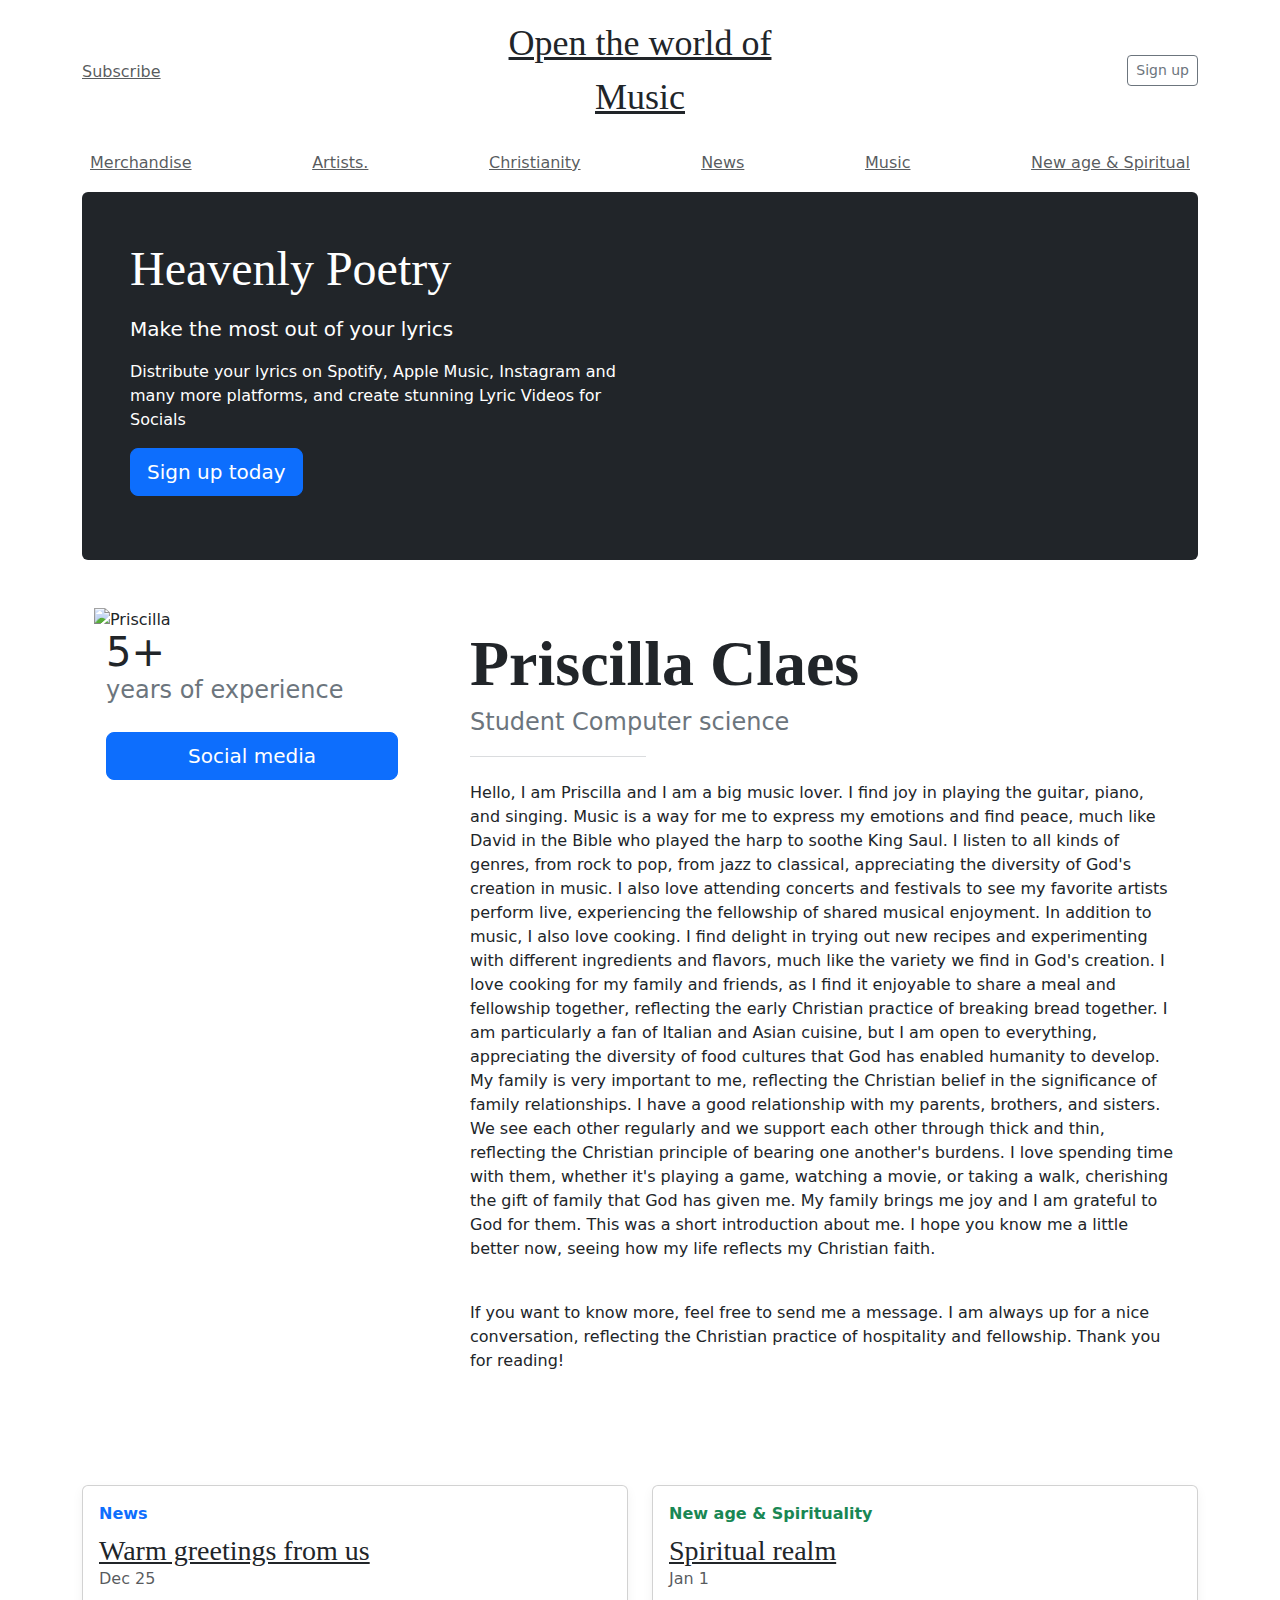
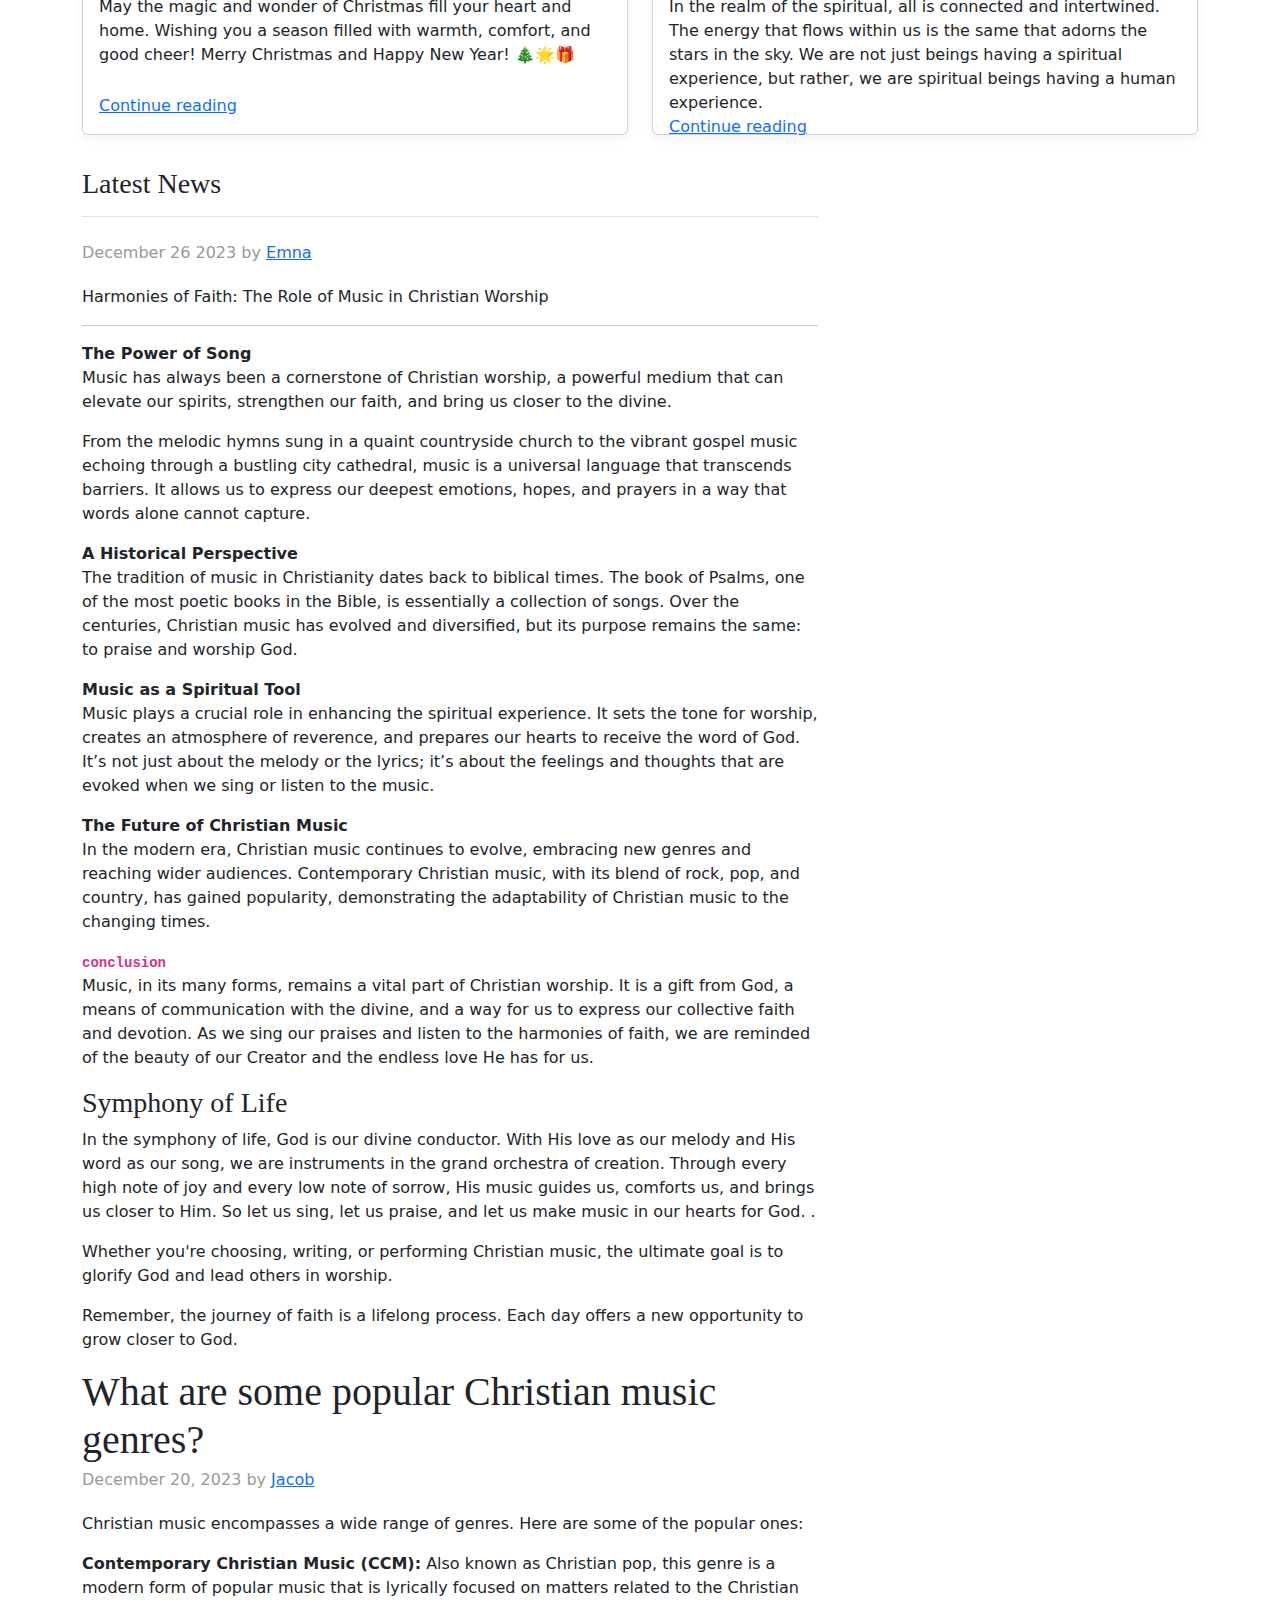
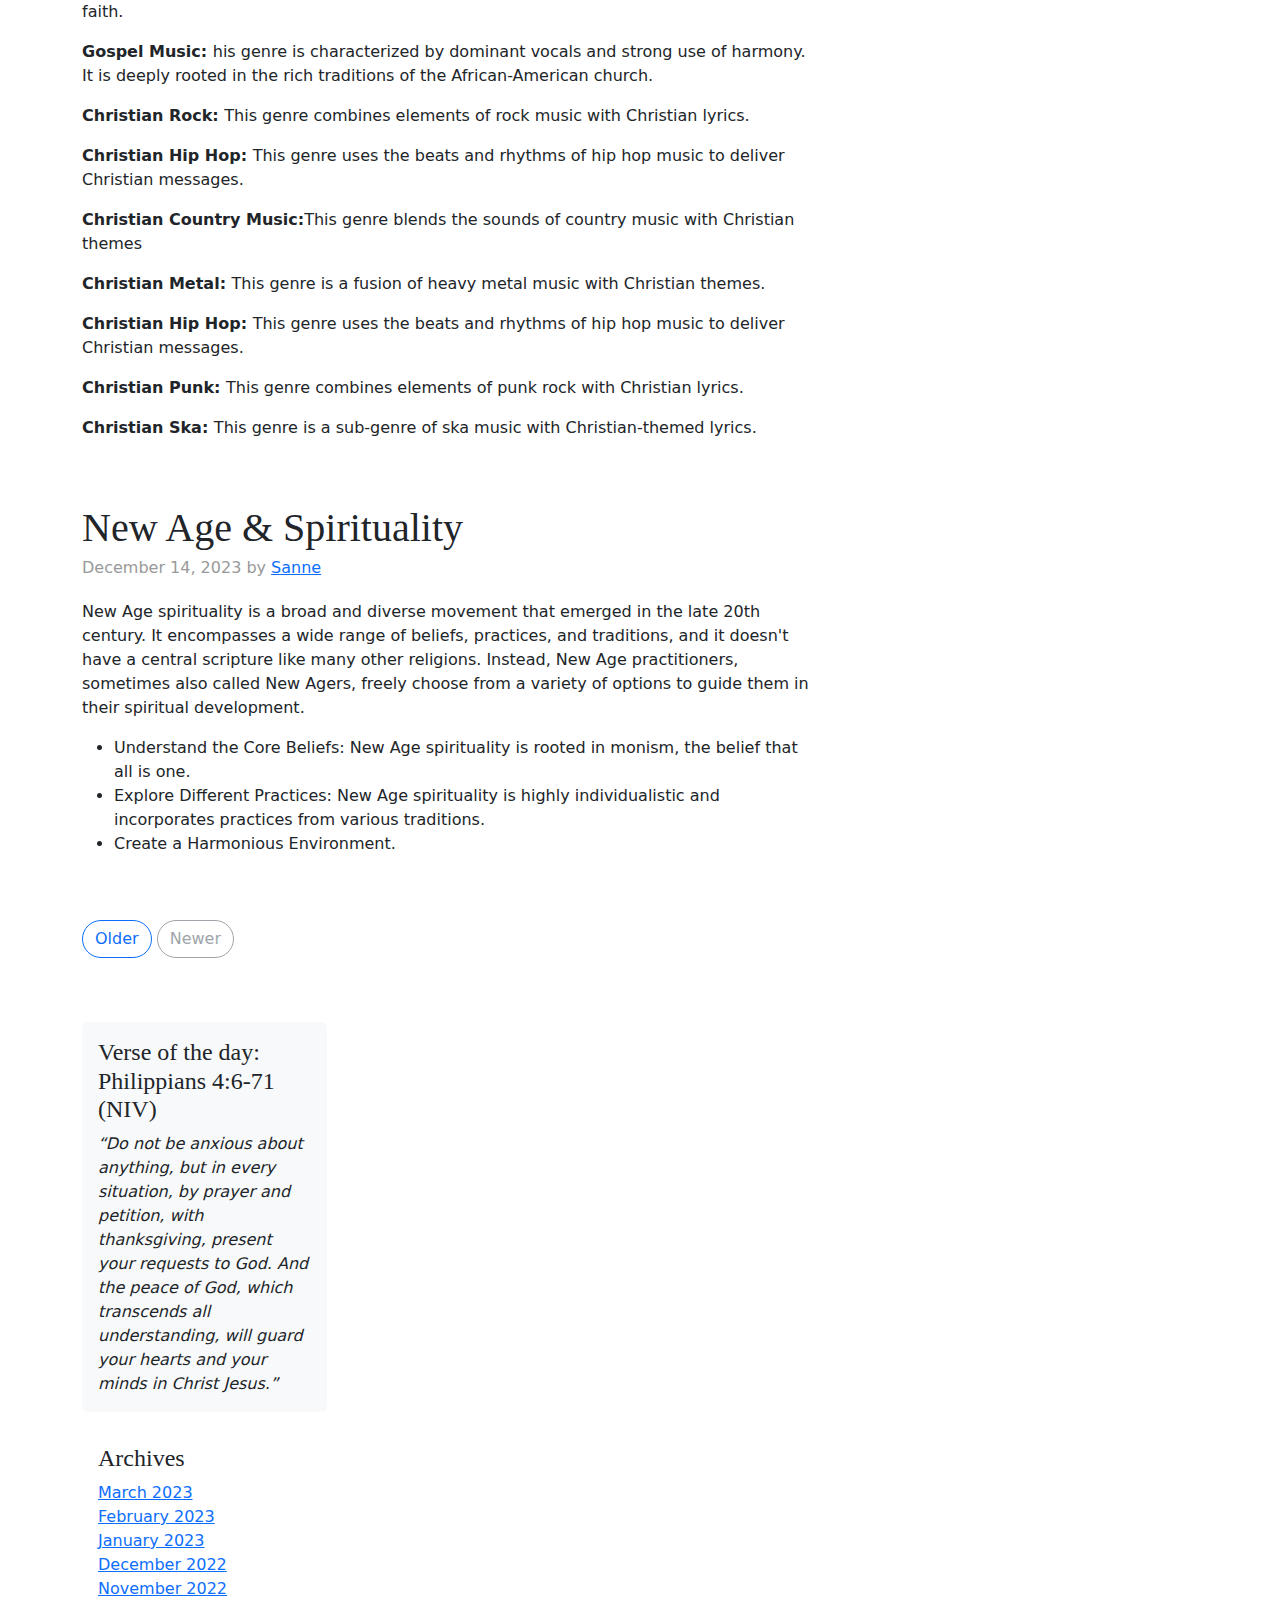
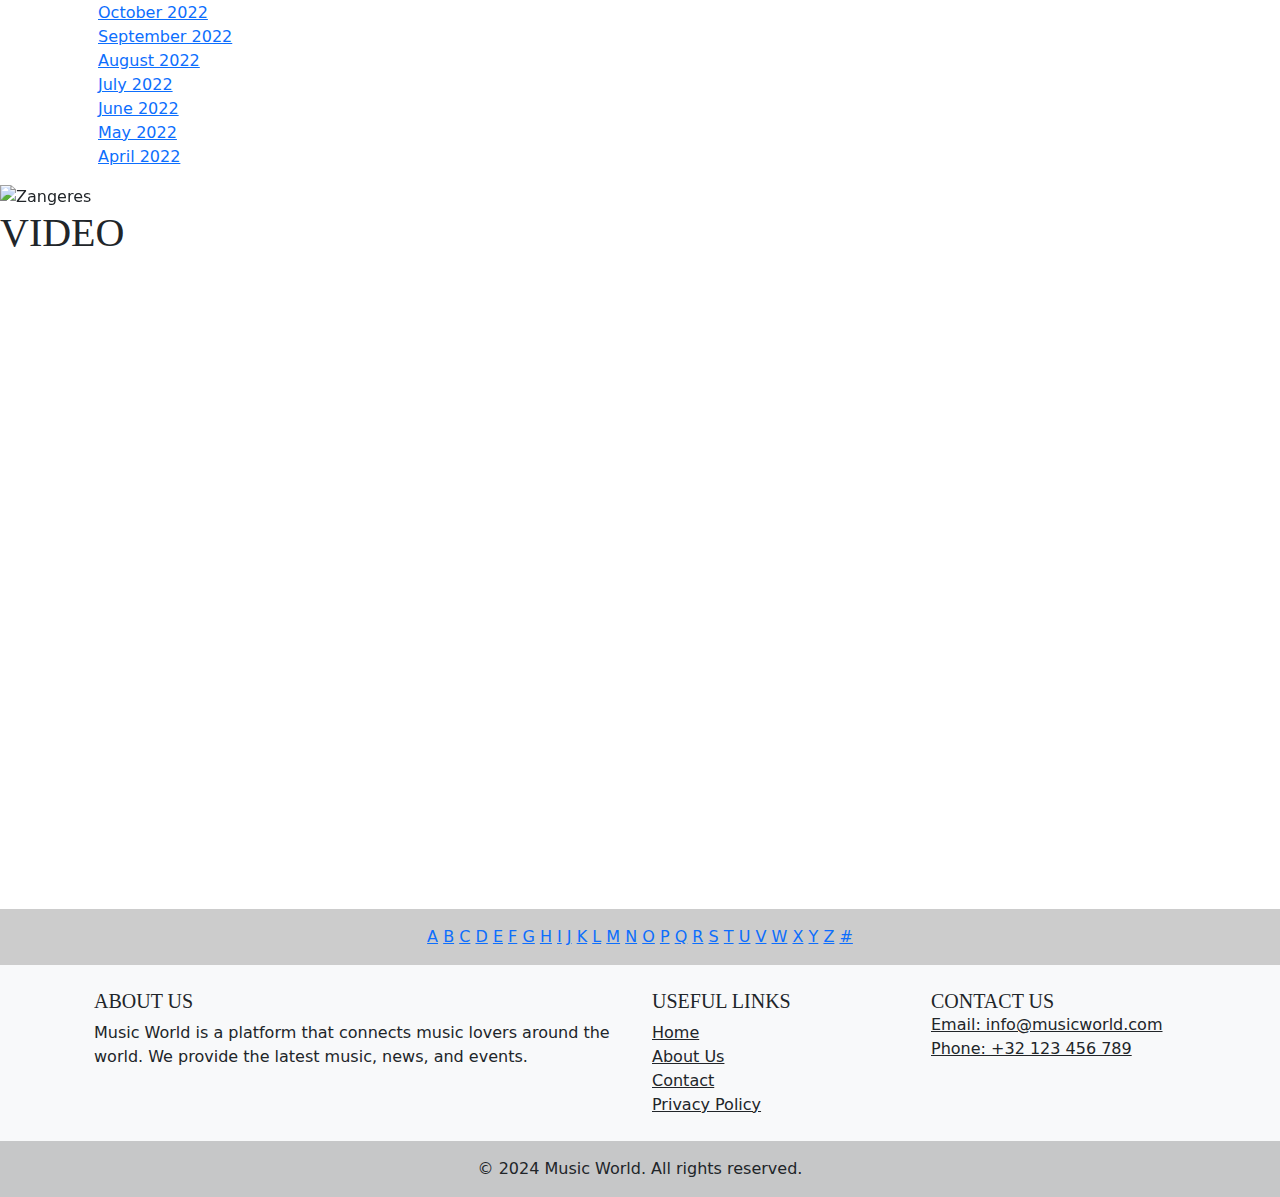
==== index.html @ ef13b16b "/" ====
<!DOCTYPE html>
<html lang="nl-BE">
<head>
  <title>Music World - Music charts,News,Photos,Video</title>
  <meta charset="utf-8">
  <meta name="viewport" content="width=device-width, initial-scale=1">
  <link href="https://cdn.jsdelivr.net/npm/bootstrap@5.3.2/dist/css/bootstrap.min.css" rel="stylesheet">
  <script src="https://cdn.jsdelivr.net/npm/bootstrap@5.3.2/dist/js/bootstrap.bundle.min.js"></script>
  <link rel="stylesheet" href="style.css">
  </head>

  <body>
  
    <div class="container">
      <header class="verwelkoming-header py-3">
        <div class="row flex-nowrap justify-content-between align-items-center">
          <div class="col-4 pt-1">
            <a class="text-muted" href="#">Subscribe</a>
          </div>
          <div class="col-4 text-center">
            <a class="header-logo text-dark" href="#">Open the world of Music</a>
          </div>
          <div class="col-4 d-flex justify-content-end align-items-center"> <a class="text-muted" href="#"> <a class="text-muted" href="#">
            <a class="btn btn-sm btn-outline-secondary" href="#">Sign up</a>
          </div>
        </div>
      </header>

      <div class="nav-scroller py-1 mb-2">
        <nav class="nav d-flex justify-content-between">
          <a class="p-2 text-muted" href="#">Merchandise</a>
          <a class="p-2 text-muted" href="#">Artists.</a>
          <a class="p-2 text-muted" href="#">Christianity</a>
          <a class="p-2 text-muted" href="#">News</a>
          <a class="p-2 text-muted" href="#">Music</a>
          <a class="p-2 text-muted" href="#">New age & Spiritual </a></nav>
      </div>

      <div class="jumbotron p-3 p-md-5 text-white rounded bg-dark">
        <div class="col-md-6 px-0">
          <h1 class="display-4 text-left">Heavenly Poetry</Head></h1>
          <p class="lead my-3">Make the most out of your lyrics</h1>
          <p>Distribute your lyrics on Spotify, Apple Music, Instagram and many more platforms, and create stunning Lyric Videos for Socials</p>
        <p><a class="btn btn-lg btn-primary" href="#" role="button">Sign up today</a></p>
      </div>
      </div>

      <section class="py-3 py-md-5">
        <div class="container mb-4 mb-md-5">
          <div class="row justify-content-md-center">
            <img src="Afbeeldingen/Priscilla.jpg" alt="Priscilla ">
            </div>
            <div class="container overflow-hidden">
              <div class="row gy-2 gy-md-0 justify-content-xxl-center">
                <div class="col-12 order-md-1 col-md-8 col-xxl-6">
                  <div class="text-center text-md-start">
                    <h3 class="display-3 fw-bold lh-1">Priscilla Claes </h3>
                    <p class="text-secondary fs-4 mb-2">Student Computer science</p>
                    <hr class="w-25 mx-auto ms-md-0 mb-4 text-secondary">
                    <p>Hello, I am Priscilla and I am a big music lover. I find joy in playing the guitar, piano, and singing. Music is a way for me to express my emotions and find peace, much like David in the Bible who played the harp to soothe King Saul. I listen to all kinds of genres, from rock to pop, from jazz to classical, appreciating the diversity of God's creation in music. I also love attending concerts and festivals to see my favorite artists perform live, experiencing the fellowship of shared musical enjoyment.
                      In addition to music, I also love cooking. I find delight in trying out new recipes and experimenting with different ingredients and flavors, much like the variety we find in God's creation. I love cooking for my family and friends, as I find it enjoyable to share a meal and fellowship together, reflecting the early Christian practice of breaking bread together. I am particularly a fan of Italian and Asian cuisine, but I am open to everything, appreciating the diversity of food cultures that God has enabled humanity to develop.
                      My family is very important to me, reflecting the Christian belief in the significance of family relationships. I have a good relationship with my parents, brothers, and sisters. We see each other regularly and we support each other through thick and thin, reflecting the Christian principle of bearing one another's burdens. I love spending time with them, whether it's playing a game, watching a movie, or taking a walk, cherishing the gift of family that God has given me. My family brings me joy and I am grateful to God for them.
                      This was a short introduction about me. I hope you know me a little better now, seeing how my life reflects my Christian faith.</p>
                      <br>
                      <p> If you want to know more, feel free to send me a message. I am always up for a nice conversation, reflecting the Christian practice of hospitality and fellowship. Thank you for reading!</p>
                  </div>
                </div>
                <div class="col-12 order-md-0 col-md-4 col-xxl-4">
                  <div class="text-center text-md-start me-md-3 me-xl-5">
                    <p class="mb-4">
                      <span class="d-block display-6 lh-1">5+</span>
                      <span class="fs-4 text-secondary">years of experience</span>
                    </p>
                    <div class="d-grid">
                      <button class="btn btn-primary btn-lg" type="button">Social media </button>
                    </div>
                  </div>
                </div>
              </div>
            </div>
          </section>

      <div class="row mb-2">
        <div class="col-md-6">
  
          <div class="card flex-md-row mb-4 box-shadow h-md-250">
            <div class="card-body d-flex flex-column align-items-start">
              <strong class="d-inline-block mb-2 text-primary">News</strong>
              <h3 class="mb-0">
                <a class="text-dark" href="#">Warm greetings from us</a>
              </h3>
              <div class="mb-1 text-muted">Dec 25</div>
              <p class="card-text mb-auto">
                May the magic and wonder of Christmas fill your heart and home.
                Wishing you a season filled with warmth, comfort, and good cheer!
                Merry Christmas and Happy New Year!
                🎄🌟🎁
                </p>
              <a href="#">Continue reading</a>
            </div>
          </div>
        </div>
        <div class="col-md-6">
          <div class="card flex-md-row mb-4 box-shadow h-md-250">
            <div class="card-body d-flex flex-column align-items-start">
              <strong class="d-inline-block mb-2 text-success">New age & Spirituality</strong>
              <h3 class="mb-0">
                <a class="text-dark" href="#">Spiritual realm</a>
              </h3>
              <div class="mb-1 text-muted">Jan 1</div>
              <p class="card-text mb-auto">In the realm of the spiritual, all is connected and intertwined. 
                The energy that flows within us is the same that adorns the stars in the sky.
                We are not just beings having a spiritual experience, but rather, we are spiritual beings having a human experience.</p>
              <a href="#">Continue reading</a>
            </div>
          </div>
        </div>
      </div>
    </div>

    <main role="main" class="container">
      <div class="row">
        <div class="col-md-8 blog-main">
          <h3 class="pb-3 mb-4 font-italic border-bottom">Latest News</h3>
          <div class="blog-post">
            <p class="blog-post-meta">December 26 2023 by <a href="#">Emna</a></p>

            <p>Harmonies of Faith: The Role of Music in Christian Worship</p>
            <hr>
            <strong>The Power of Song</strong>
            <p>Music has always been a cornerstone of Christian worship, a powerful medium that can elevate our spirits, strengthen our faith, and bring us closer to the divine.</p>
            <blockquote>
              <p>From the melodic hymns sung in a quaint countryside church to the vibrant gospel music echoing through a bustling city cathedral, music is a universal language that transcends barriers. It allows us to express our deepest emotions, hopes, and prayers in a way that words alone cannot capture.</p>
            </blockquote>
            <strong>A Historical Perspective</strong>
            <p>The tradition of music in Christianity dates back to biblical times. The book of Psalms, one of the most poetic books in the Bible, is essentially a collection of songs. Over the centuries, Christian music has evolved and diversified, but its purpose remains the same: to praise and worship God.</p>
          <strong>Music as a Spiritual Tool</strong>
            <p>Music plays a crucial role in enhancing the spiritual experience. It sets the tone for worship, creates an atmosphere of reverence, and prepares our hearts to receive the word of God. It’s not just about the melody or the lyrics; it’s about the feelings and thoughts that are evoked when we sing or listen to the music.</p>
           <strong>The Future of Christian Music</strong>
            <p>In the modern era, Christian music continues to evolve, embracing new genres and reaching wider audiences. Contemporary Christian music, with its blend of rock, pop, and country, has gained popularity, demonstrating the adaptability of Christian music to the changing times.</p>
            <strong><code>conclusion</code></strong>
            <p>Music, in its many forms, remains a vital part of Christian worship. It is a gift from God, a means of communication with the divine, and a way for us to express our collective faith and devotion. As we sing our praises and listen to the harmonies of faith, we are reminded of the beauty of our Creator and the endless love He has for us.</p>
            <h3>Symphony of Life</h3>
            <p>In the symphony of life, God is our divine conductor. 
              With His love as our melody and His word as our song, 
              we are instruments in the grand orchestra of creation. 
              Through every high note of joy and every low note of sorrow, 
              His music guides us, comforts us, and brings us closer to Him. 
              So let us sing, let us praise, and let us make music in our hearts for God.
              .</p>
            <p>Whether you're choosing, writing, or performing Christian music, the ultimate goal is to glorify God and lead others in worship.</p>
            <blockquote>
            <p>Remember, the journey of faith is a lifelong process. Each day offers a new opportunity to grow closer to God.</p>
            </blockquote>

          <div class="blog-post">
            <h2 class="blog-post-title">What are some popular Christian music genres?</h2>
            <p class="blog-post-meta">December 20, 2023 by <a href="#">Jacob</a></p>
            <p>Christian music encompasses a wide range of genres. Here are some of the popular ones: </p>
            <blockquote>
              <p><strong>Contemporary Christian Music (CCM):</strong> Also known as Christian pop, this genre is a modern form of popular music that is lyrically focused on matters related to the Christian faith. </p>
            </blockquote>
            <p><strong>Gospel Music: </strong> his genre is characterized by dominant vocals and strong use of harmony. It is deeply rooted in the rich traditions of the African-American church.</p>
            <blockquote>
              <p><strong>Christian Rock: </strong>This genre combines elements of rock music with Christian lyrics.</p>
          </blockquote>
            <p><strong>Christian Hip Hop: </strong>This genre uses the beats and rhythms of hip hop music to deliver Christian messages.</p>
          <blockquote>
            <p><strong>Christian Country Music:</strong>This genre blends the sounds of country music with Christian themes</p>
          </blockquote>
          <p><strong>Christian Metal: </strong>This genre is a fusion of heavy metal music with Christian themes. </p>
          <p><strong>Christian Hip Hop: </strong>This genre uses the beats and rhythms of hip hop music to deliver Christian messages.</p>
          <blockquote>
            <p><strong>Christian Punk: </strong> This genre combines elements of punk rock with Christian lyrics. </p>
          </blockquote>
          <p><strong>Christian Ska: </strong>This genre is a sub-genre of ska music with Christian-themed lyrics. </p>
        </div>

          <div class="blog-post">
            <h2 class="blog-post-title">New Age & Spirituality</h2>
            <p class="blog-post-meta">December 14, 2023 by <a href="#">Sanne</a></p>

            <p>New Age spirituality is a broad and diverse movement that emerged in the late 20th century. It encompasses a wide range of beliefs, practices, and traditions, and it doesn't have a central scripture like many other religions. Instead, New Age practitioners, sometimes also called New Agers, freely choose from a variety of options to guide them in their spiritual development.</p>
            <ul>
              <li>Understand the Core Beliefs: New Age spirituality is rooted in monism, the belief that all is one.</li>
              <li>Explore Different Practices: New Age spirituality is highly individualistic and incorporates practices from various traditions.</li>
              <li>Create a Harmonious Environment.</li>
            </ul>
            </div>

          <nav class="blog-pagination">
            <a class="btn btn-outline-primary" href="#">Older</a>
            <a class="btn btn-outline-secondary disabled" href="#">Newer</a>
          </nav>
        </div>

        <aside class="col-md-4 blog-sidebar">
          <div class="p-3 mb-3 bg-light rounded">
            <h4 class="font-italic">Verse of the day: Philippians 4:6-71 (NIV) </h4>
            <p class="mb-0"><em>“Do not be anxious about anything, but in every situation, by prayer and petition, with thanksgiving, present your requests to God. And the peace of God, which transcends all understanding, will guard your hearts and your minds in Christ Jesus.”</em></p>
          </div>

          <div class="p-3">
            <h4 class=>Archives</h4>
            <ol class="list-unstyled mb-0">
              <li><a href="#">March 2023</a></li>
              <li><a href="#">February 2023</a></li>
              <li><a href="#">January 2023</a></li>
              <li><a href="#">December 2022</a></li>
              <li><a href="#">November 2022</a></li>
              <li><a href="#">October 2022</a></li>
              <li><a href="#">September 2022</a></li>
              <li><a href="#">August 2022</a></li>
              <li><a href="#">July 2022</a></li>
              <li><a href="#">June 2022</a></li>
              <li><a href="#">May 2022</a></li>
              <li><a href="#">April 2022</a></li>
            </ol>
          </div>
        </main>

      <div id="demo" class="carousel slide" data-bs-ride="carousel">

        <!-- Indicators/dots -->
        <div class="carousel-indicators">
          <button type="button" data-bs-target="#demo" data-bs-slide-to="0" class="active"></button>
          <button type="button" data-bs-target="#demo" data-bs-slide-to="1"></button>
          <button type="button" data-bs-target="#demo" data-bs-slide-to="2"></button>
        </div>
        
        <!-- The slideshow/carousel -->
        <div class="carousel-item">
          <img src="Afbeeldingen/Religie.jpg" alt="Religie" class="d-block" style="width:100%">
          <div class="carousel-caption">
            <h3>Religion</h3>
            <p>Some peace in the chaos.</p>
          </div>  
        </div>
        <div class="carousel-inner">
          <div class="carousel-item active">
            <img src="Afbeeldingen/Wande.jpg" alt="Zangeres" class="d-block" style="width:100%">
            <div class="carousel-caption">
              <h3>Wande</h3>
              <p>Wande shares the secrets Behind her Hits,Biggest music Inspirations & more</p>
            </div>
          </div>
          <div class="carousel-item">
            <img src="Afbeeldingen/Miles_Minnick.jpg" alt="zanger" class="d-block" style="width:100%">
            <div class="carousel-caption">
              <h3>Miles Minnick</h3>
              <p>Milles Minnick Talk new single " Christlike" Tour spanning Europe & More: Interview</p>
            </div> 
          </div>
          <div class="carousel-item">
            <img src="Afbeeldingen/Zauntee.jpg" alt="zanger" class="d-block" style="width:100%">
            <div class="carousel-caption">
              <h3>Zauntee</h3>
              <p>I thought it was over, God had other plans.</p>
            </div>  
          </div>
          <div class="carousel-item">
            <img src="Afbeeldingen/Alex.jpg" alt="zanger" class="d-block" style="width:100%">
            <div class="carousel-caption">
              <h3>Alex Jean</h3>
              <p>Talking to God and still on the phone.</p>
            </div>  
          </div>
        </div>
        
        <!-- Left and right controls/icons -->
        <button class="carousel-control-prev" type="button" data-bs-target="#demo" data-bs-slide="prev">
          <span class="carousel-control-prev-icon"></span>
        </button>
        <button class="carousel-control-next" type="button" data-bs-target="#demo" data-bs-slide="next">
          <span class="carousel-control-next-icon"></span>
        </button>
      </div>
      
      </body>
      </html>
  

    <h1>VIDEO</h1>
    <iframe width="560" height="315" src="https://www.youtube.com/embed/caDnBcCF6FE?si=7X_5zsJdx_cGoGE9&amp;start=3" title="YouTube video player" frameborder="0" allow="accelerometer; autoplay; clipboard-write; encrypted-media; gyroscope; picture-in-picture; web-share" allowfullscreen></iframe>
    <iframe width="560" height="315" src="https://www.youtube.com/embed/pq9moTFFnDs?si=FBolur69JVvN6D-e&amp;start=3" title="YouTube video player" frameborder="0" allow="accelerometer; autoplay; clipboard-write; encrypted-media; gyroscope; picture-in-picture; web-share" allowfullscreen></iframe>
    <iframe width="560" height="315" src="https://www.youtube.com/embed/gFUU36wSDXw?si=5eDmP0o4bAMDuVdY&amp;start=3" title="YouTube video player" frameborder="0" allow="accelerometer; autoplay; clipboard-write; encrypted-media; gyroscope; picture-in-picture; web-share" allowfullscreen></iframe>
    <iframe width="560" height="315" src="https://www.youtube.com/embed/3RyDlUp_hDM?si=qCiYFWqSbim7gL4T&amp;start=3" title="YouTube video player" frameborder="0" allow="accelerometer; autoplay; clipboard-write; encrypted-media; gyroscope; picture-in-picture; web-share" allowfullscreen></iframe>
   
    <div class="text-center p-3" style="background-color: rgba(0, 0, 0, 0.2);">
      <a href="#A">A</a>
        <a href="#B">B</a>
        <a href="#C">C</a>
        <a href="#D">D</a>
        <a href="#E">E</a>
        <a href="#F">F</a>
        <a href="#G">G</a>
        <a href="#H">H</a>
        <a href="#I">I</a>
        <a href="#J">J</a>
        <a href="#K">K</a>
        <a href="#L">L</a>
        <a href="#M">M</a>
        <a href="#N">N</a>
        <a href="#O">O</a>
        <a href="#P">P</a>
        <a href="#Q">Q</a>
        <a href="#R">R</a>
        <a href="#S">S</a>
        <a href="#T">T</a>
        <a href="#U">U</a>
        <a href="#V">V</a>
        <a href="#W">W</a>
        <a href="#X">X</a>
        <a href="#Y">Y</a>
        <a href="#Z">Z</a>
        <a href="#">#</a>
    </div>
    
    <footer class="bg-light text-center text-lg-start">
      <div class="container p-4">
        <div class="row">
          <div class="col-lg-6 col-md-12 mb-4 mb-md-0">
            <h5 class="text-uppercase">About Us</h5>
            <p>Music World is a platform that connects music lovers around the world. We provide the latest music, news, and events.</p>
          </div>
          <div class="col-lg-3 col-md-6 mb-4 mb-md-0">
            <h5 class="text-uppercase">Useful Links</h5>
            <ul class="list-unstyled mb-0">
              <li><a href="#" class="text-dark">Home</a></li>
              <li><a href="#" class="text-dark">About Us</a></li>
              <li><a href="#" class="text-dark">Contact</a></li>
              <li><a href="#" class="text-dark">Privacy Policy</a></li>
            </ul>
          </div>
          <div class="col-lg-3 col-md-6 mb-4 mb-md-0">
            <h5 class="text-uppercase mb-0">Contact Us</h5>
            <ul class="list-unstyled">
              <li><a href="#" class="text-dark">Email: info@musicworld.com</a></li>
              <li><a href="#" class="text-dark">Phone: +32 123 456 789</a></li>
            </ul>
          </div>
        </div>
      </div>
      <div class="text-center p-3" style="background-color: rgba(0, 0, 0, 0.2);">
        © 2024 Music World. All rights reserved.
      </div>
    </footer>
    
  </body>
</html>
---- style.css ----
verwelkoming.header {
  line-height: 1;
  border-bottom: 1px solid #e5e5e5;
}

.header-logo {
  font-family: "Playfair Display", Georgia, "Times New Roman", serif;
  font-size: 2.25rem;
}

.header-logo:hover {
  text-decoration: none;
}

h1, h2, h3, h4, h5, h6 {
  font-family: "Playfair Display", Georgia, "Times New Roman", serif;
}

.display-4 {
  font-size: 2.5rem;
}
@media (min-width: 768px) {
  .display-4 {
    font-size: 3rem;
  }
}

.nav-scroller {
  position: relative;
  z-index: 2;
  height: 2.75rem;
  overflow-y: hidden;
}

.nav-scroller .nav {
  display: -webkit-box;
  display: -ms-flexbox;
  display: flex;
  -ms-flex-wrap: nowrap;
  flex-wrap: nowrap;
  padding-bottom: 1rem;
  margin-top: -1px;
  overflow-x: auto;
  text-align: center;
  white-space: nowrap;
  -webkit-overflow-scrolling: touch;
}

.nav-scroller .nav-link {
  padding-top: .75rem;
  padding-bottom: .75rem;
  font-size: .875rem;
}

.card-img-right {
  height: 100%;
  border-radius: 0 3px 3px 0;
}

.flex-auto {
  -ms-flex: 0 0 auto;
  -webkit-box-flex: 0;
  flex: 0 0 auto;
}

.h-250 { height: 250px; }
@media (min-width: 768px) {
  .h-md-250 { height: 250px; }
}

.border-top { border-top: 1px solid #e5e5e5; }
.border-bottom { border-bottom: 1px solid #e5e5e5; }

.box-shadow { box-shadow: 0 .25rem .75rem rgba(0, 0, 0, .05); }

/*
 * name and description
 */
.blog-title {
  margin-bottom: 0;
  font-size: 2rem;
  font-weight: 400;
}
.blog-description {
  font-size: 1.1rem;
  color: #999;
}

@media (min-width: 40em) {
  .blog-title {
    font-size: 3.5rem;
  }
}

/* Pagination */
.blog-pagination {
  margin-bottom: 4rem;
}
.blog-pagination > .btn {
  border-radius: 2rem;
}

/*
 *  posts
 */
.blog-post {
  margin-bottom: 4rem;
}
.blog-post-title {
  margin-bottom: .25rem;
  font-size: 2.5rem;
}
.blog-post-meta {
  margin-bottom: 1.25rem;
  color: #999;
}

/*
 * Footer
 */
.blog-footer {
  padding: 2.5rem 0;
  color: #999;
  text-align: center;
  background-color: #f9f9f9;
  border-top: .05rem solid #e5e5e5;
}
.blog-footer p:last-child {
  margin-bottom: 0;
}
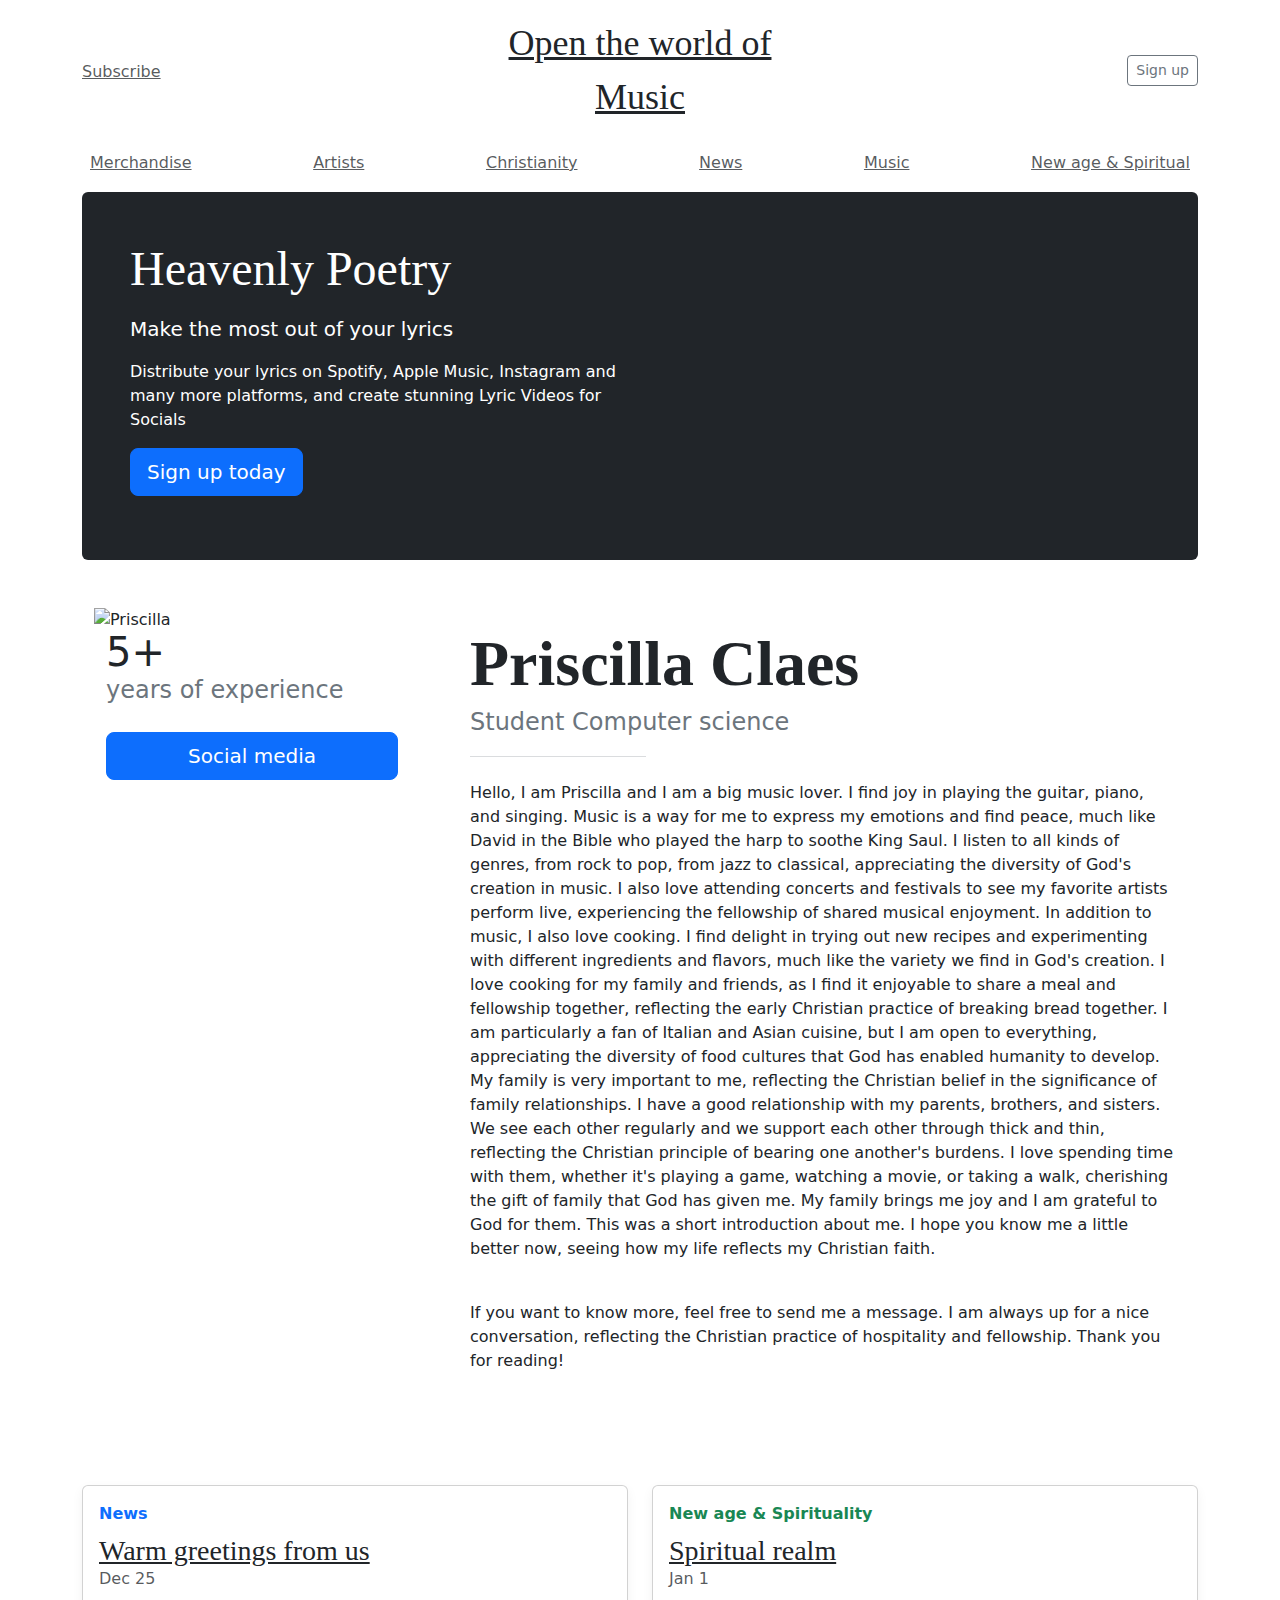
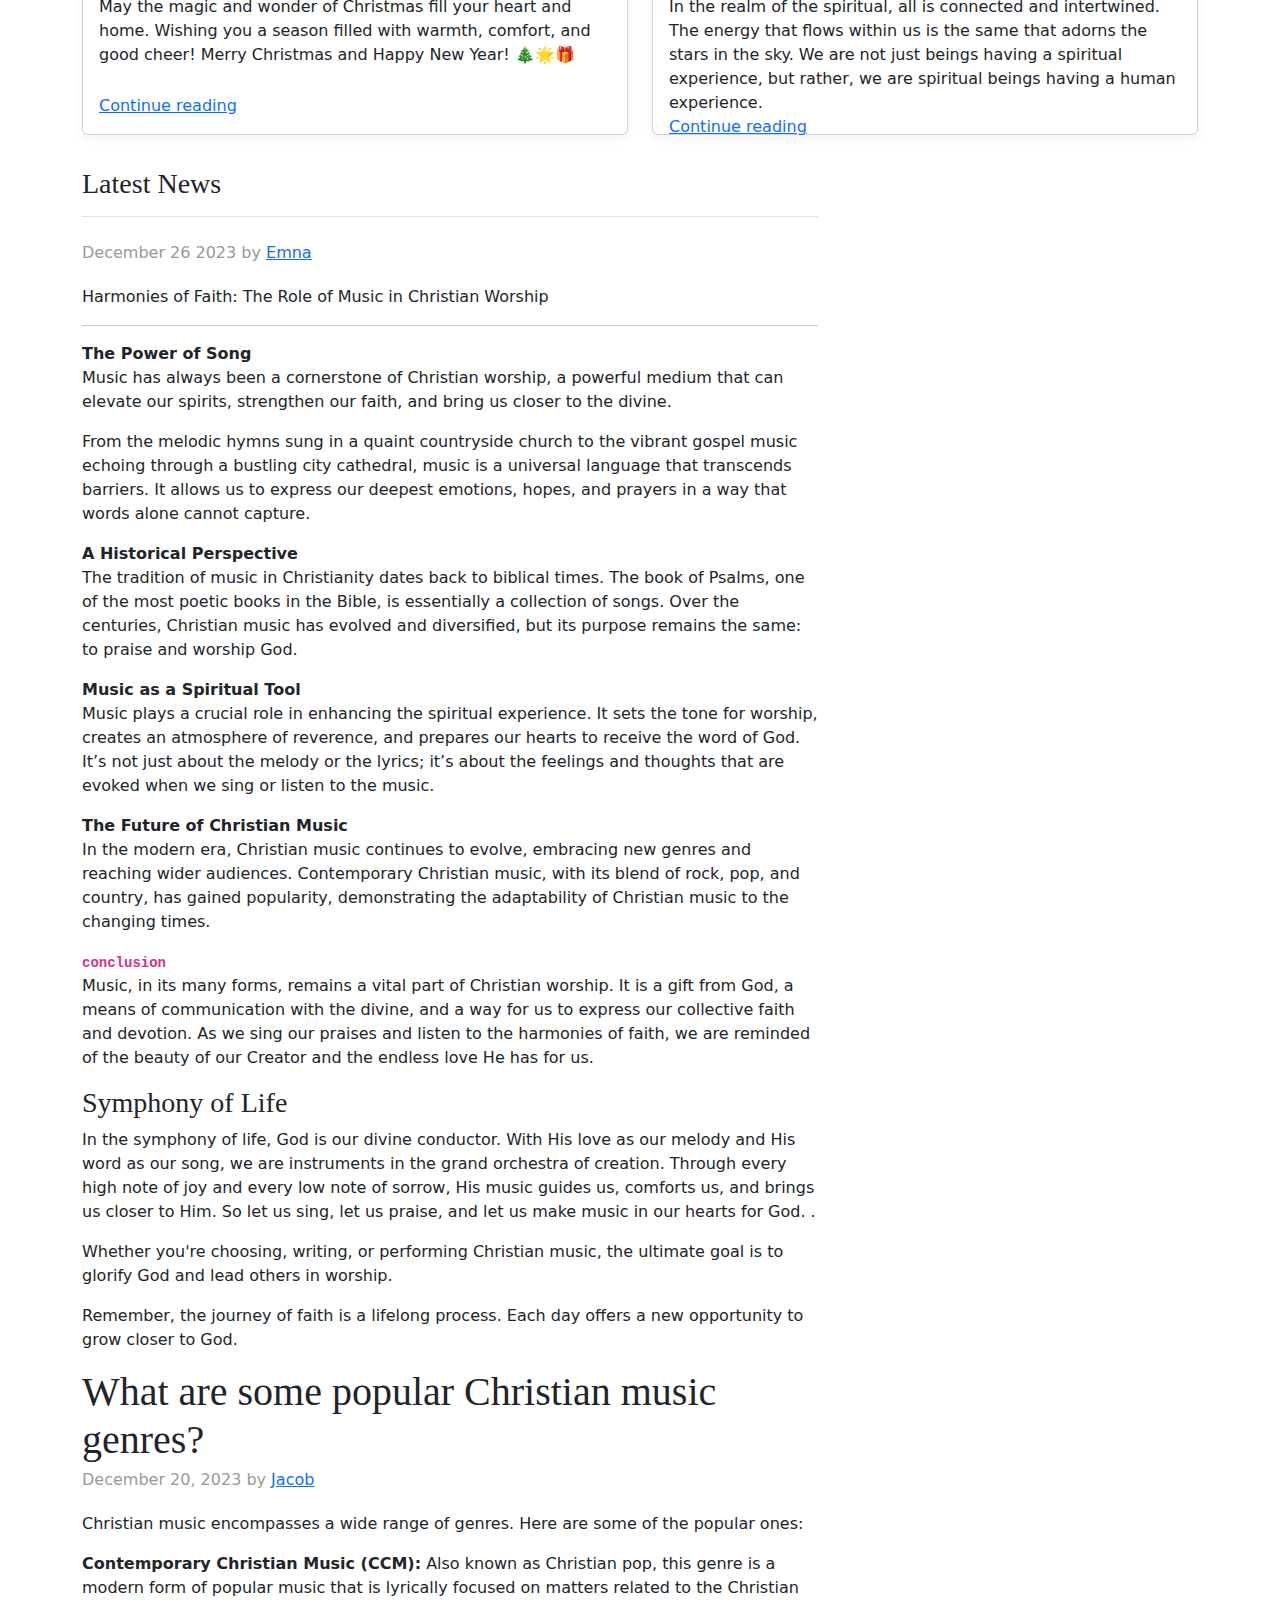
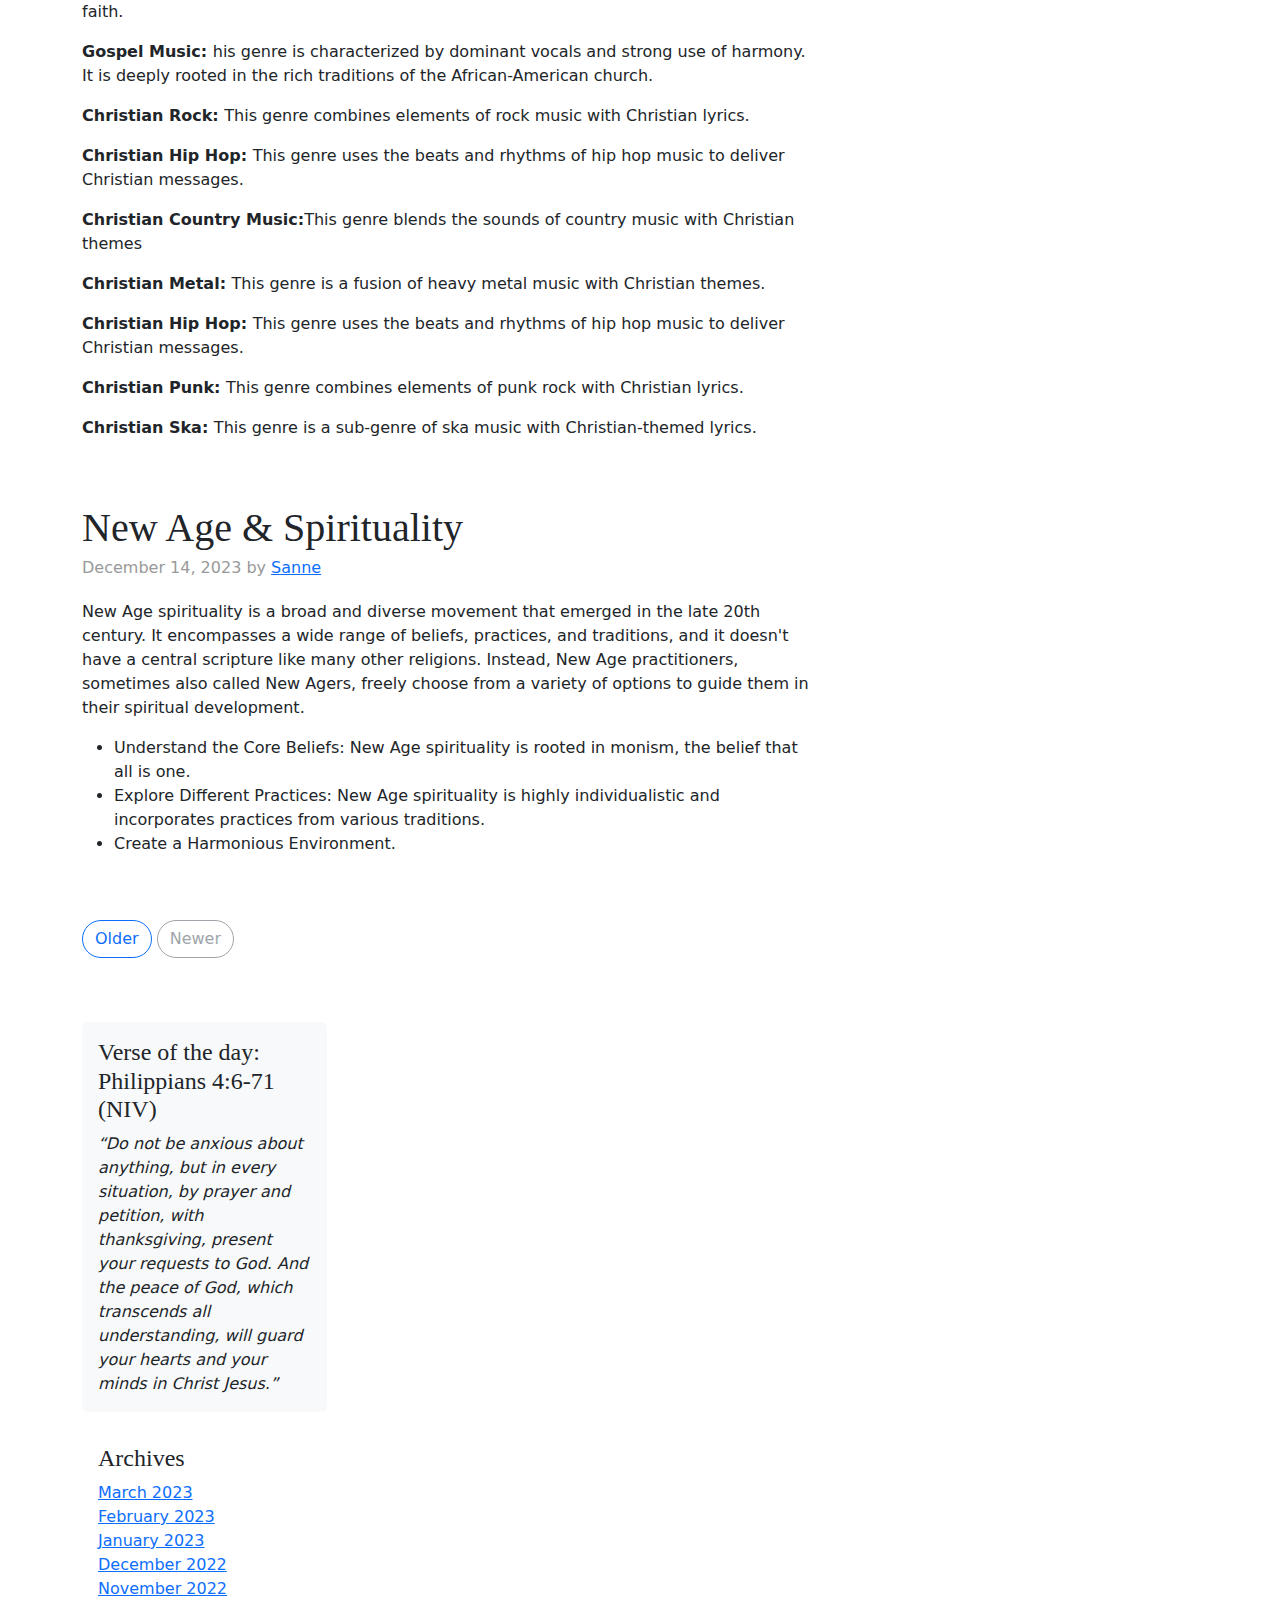
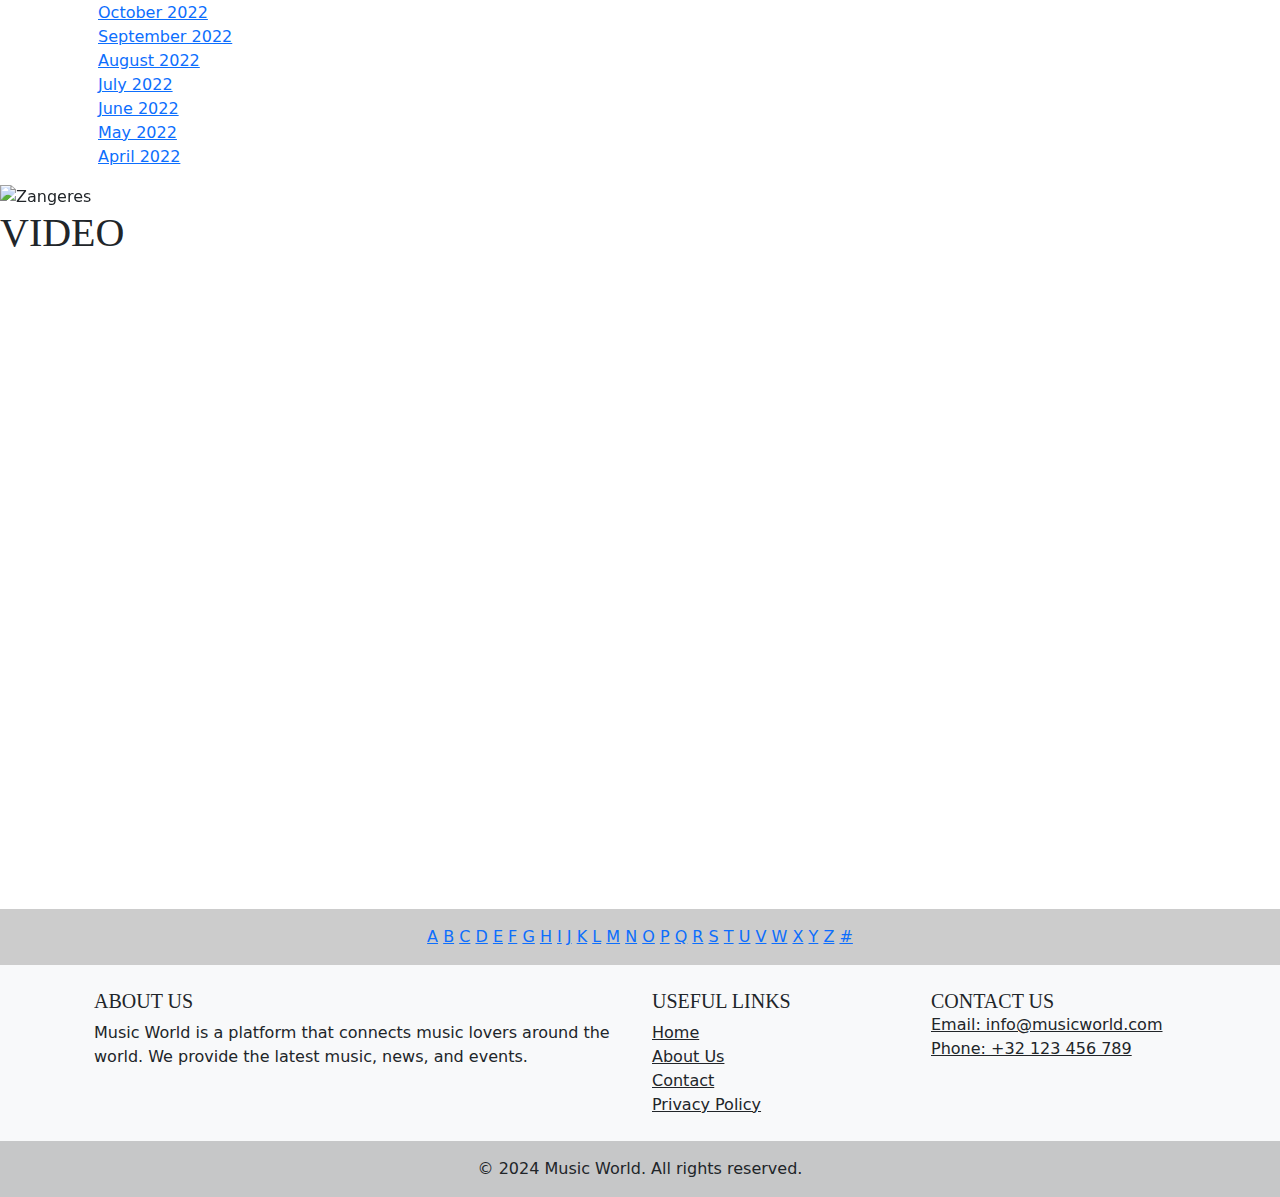
==== commit e7f130d9: "Verwijzingen" ====
--- a/index.html
+++ b/index.html
@@ -28,12 +28,12 @@
 
       <div class="nav-scroller py-1 mb-2">
         <nav class="nav d-flex justify-content-between">
-          <a class="p-2 text-muted" href="#">Merchandise</a>
-          <a class="p-2 text-muted" href="#">Artists.</a>
-          <a class="p-2 text-muted" href="#">Christianity</a>
-          <a class="p-2 text-muted" href="#">News</a>
-          <a class="p-2 text-muted" href="#">Music</a>
-          <a class="p-2 text-muted" href="#">New age & Spiritual </a></nav>
+          <a class="p-2 text-muted" href="/Topics/Merchandise.html">Merchandise</a>
+          <a class="p-2 text-muted" href="/Topics/Artists.html">Artists</a>
+          <a class="p-2 text-muted" href="/Topics/Christianity.html">Christianity</a>
+          <a class="p-2 text-muted" href="/Topics/News.html">News</a>
+          <a class="p-2 text-muted" href="/Topics/Music.html">Music</a>
+          <a class="p-2 text-muted" href="/Topics/NewAge_Spiritual.html">New age & Spiritual </a>
       </div>
 
       <div class="jumbotron p-3 p-md-5 text-white rounded bg-dark">
--- a/style.css
+++ b/style.css
@@ -23,7 +23,6 @@
   .display-4 {
     font-size: 3rem;
   }
-}
 
 .nav-scroller {
   position: relative;
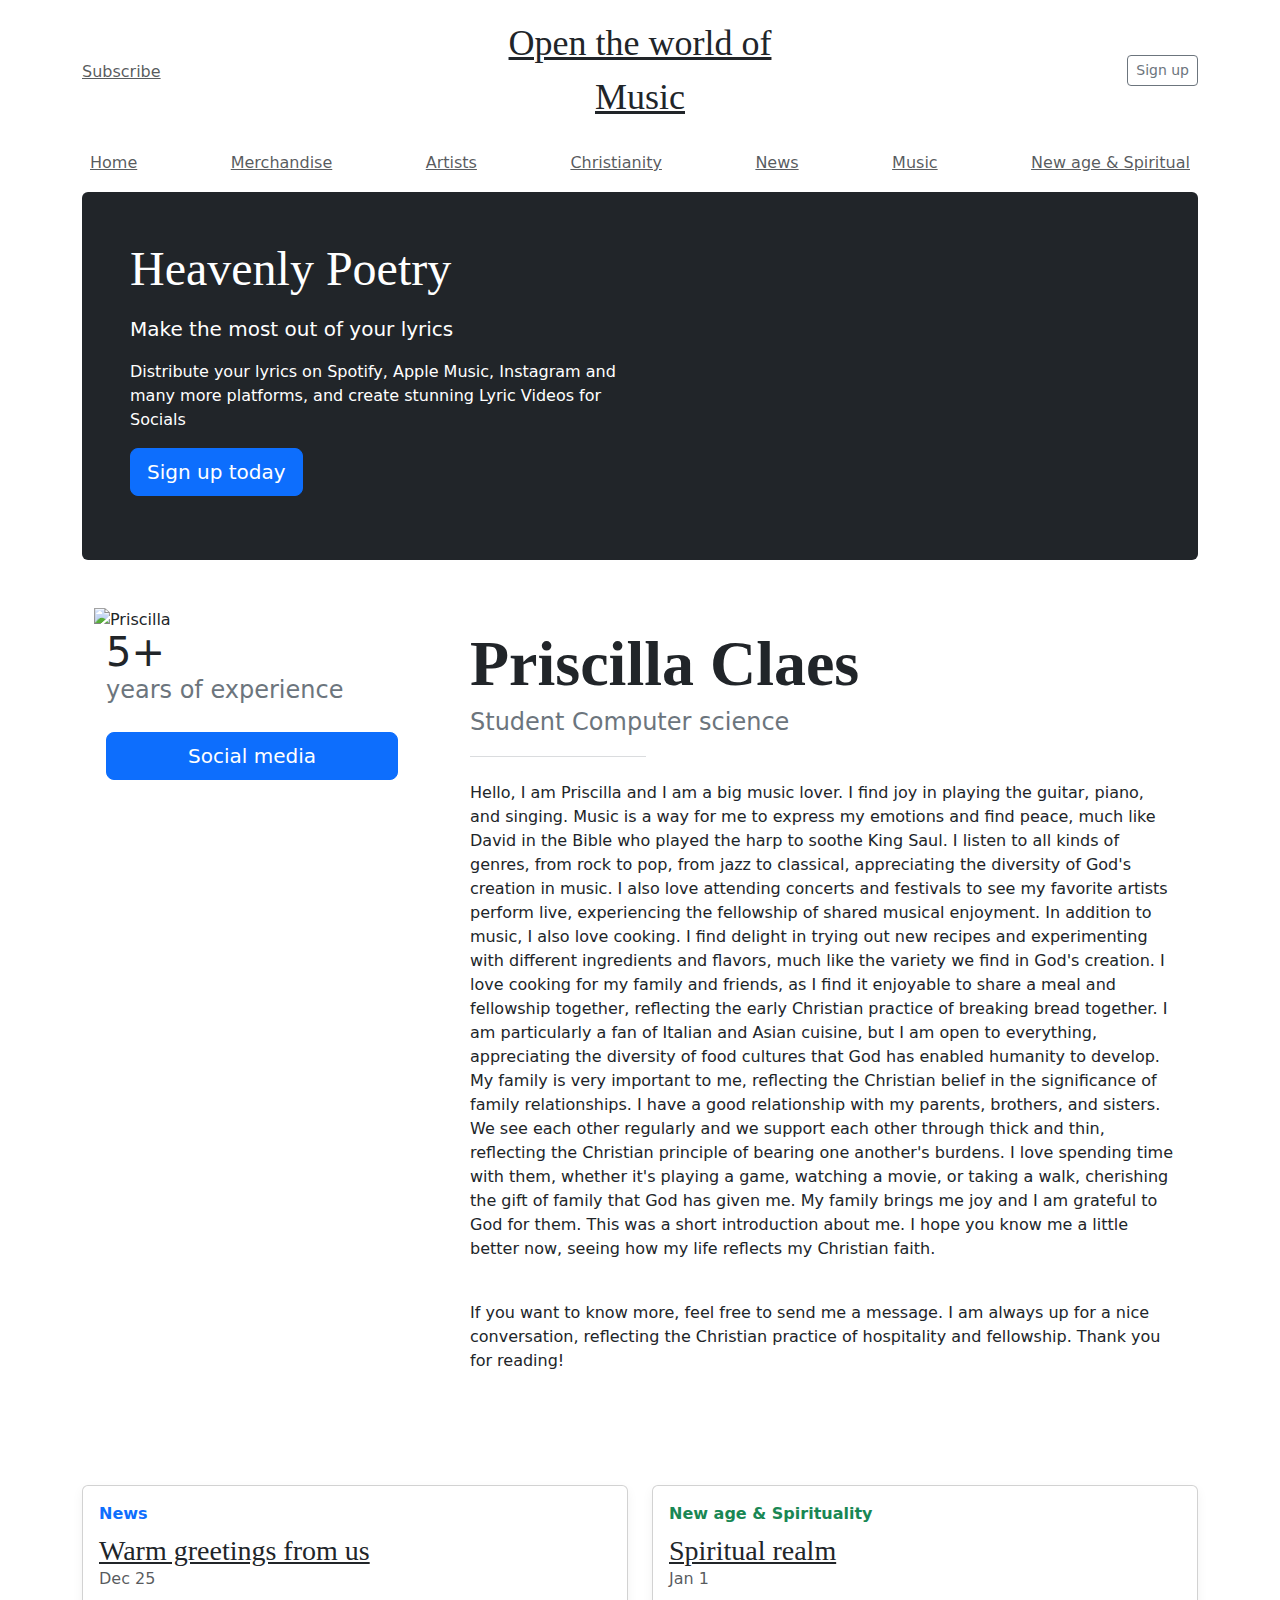
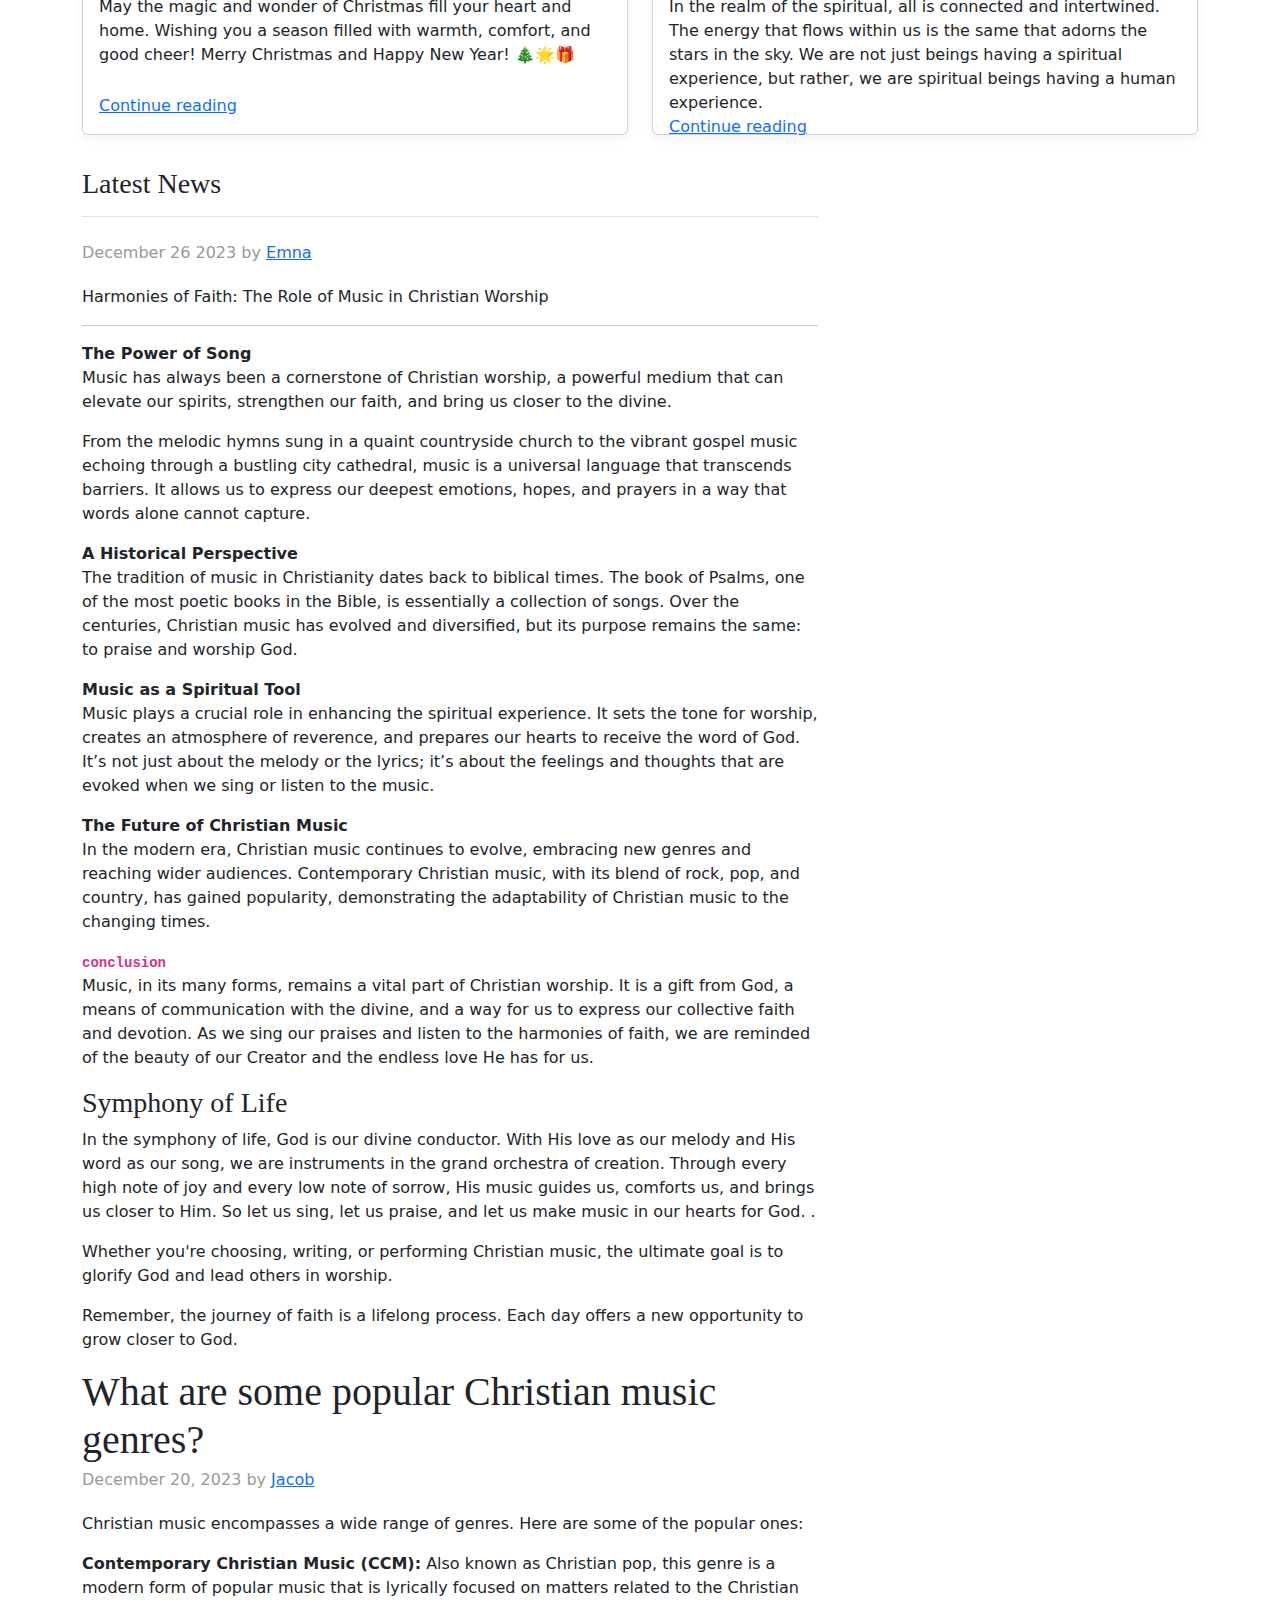
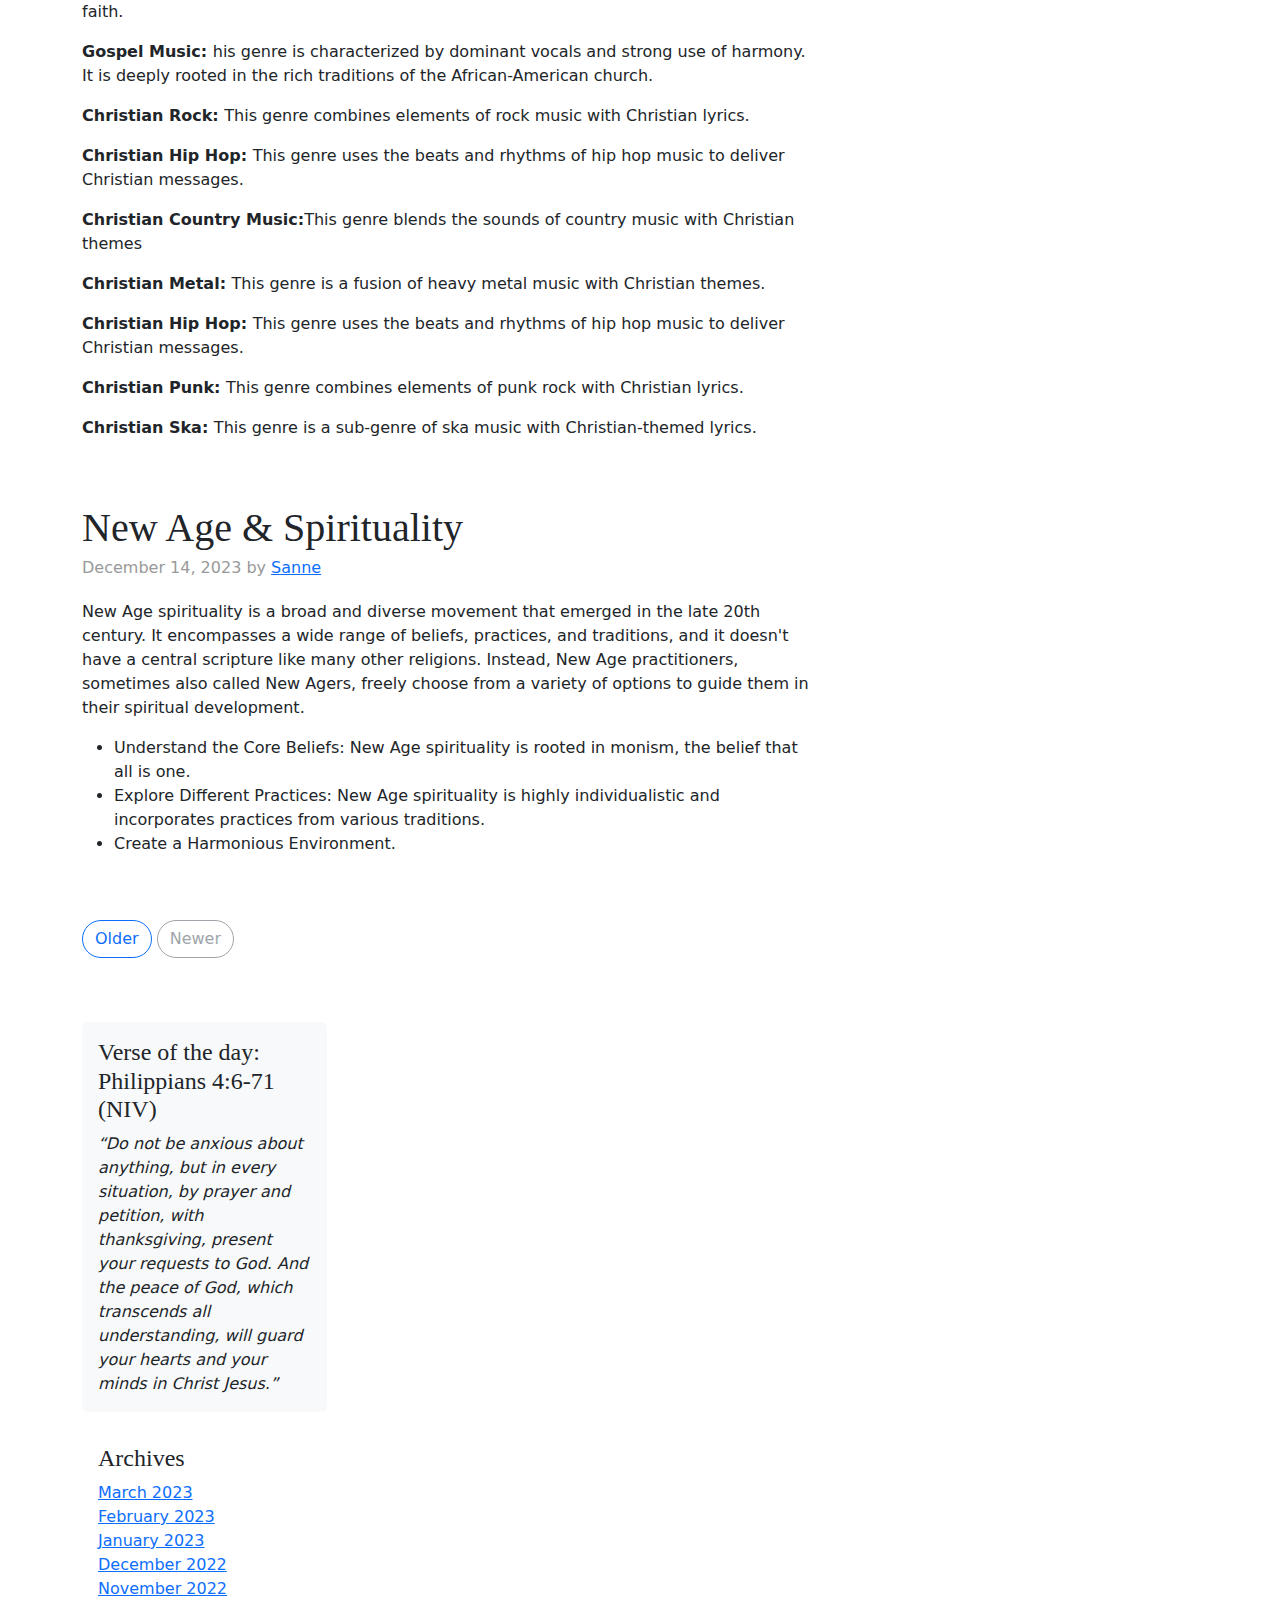
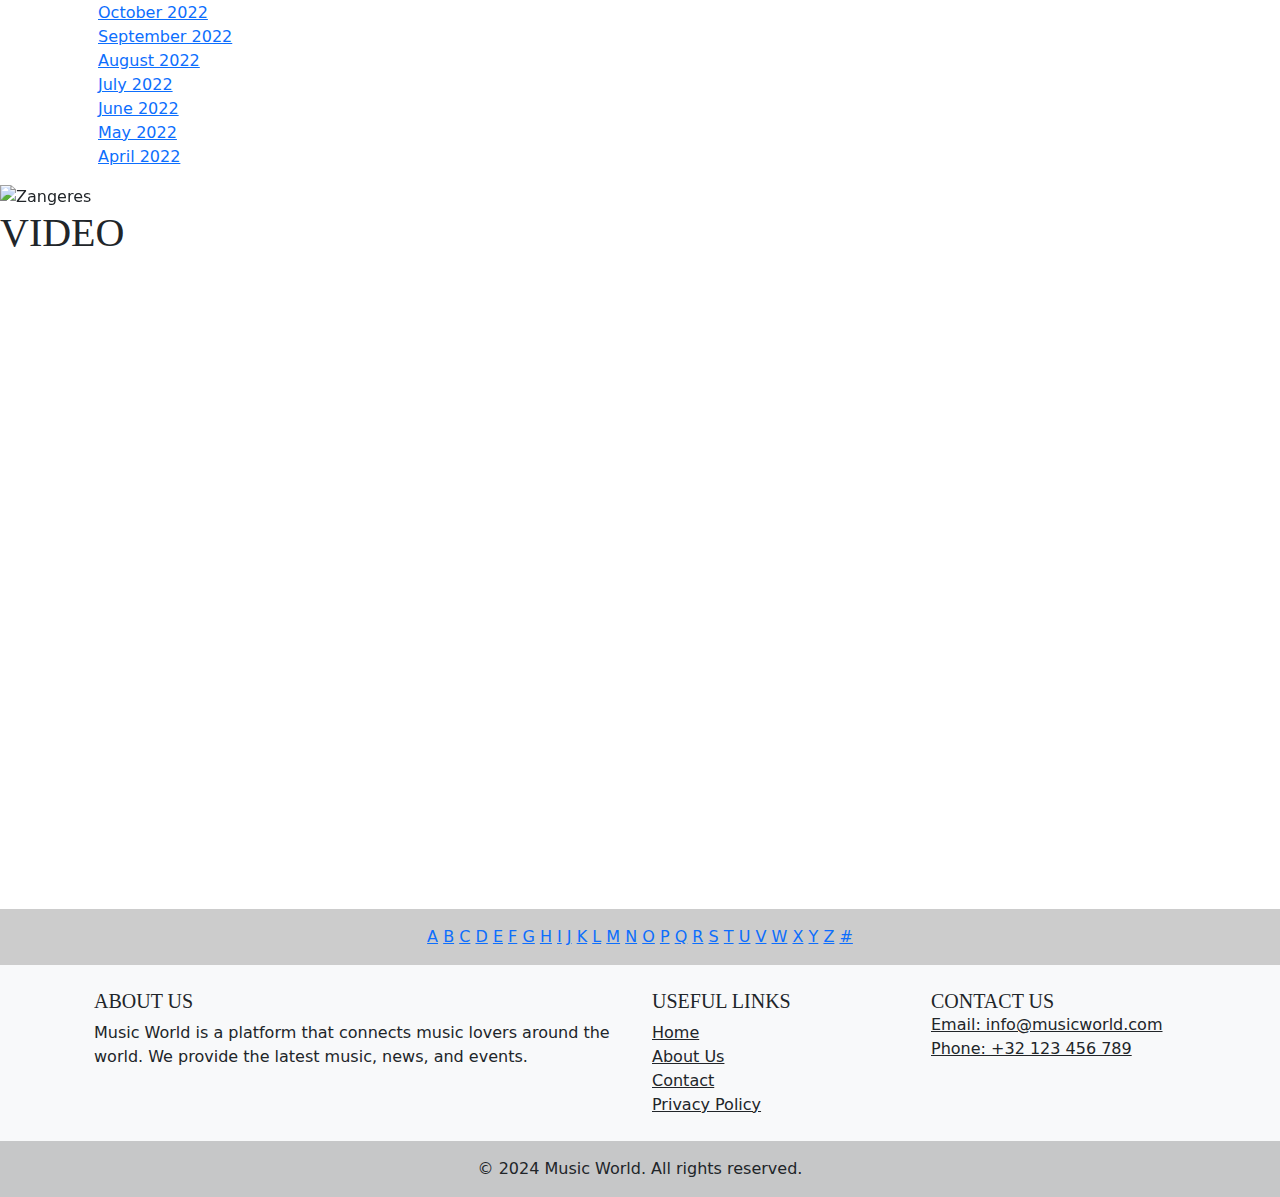
==== commit 41cd2884: "Verwijzingen2.0" ====
--- a/index.html
+++ b/index.html
@@ -28,6 +28,7 @@
 
       <div class="nav-scroller py-1 mb-2">
         <nav class="nav d-flex justify-content-between">
+          <a class="p-2 text-muted" href="#">Home</a>
           <a class="p-2 text-muted" href="/Topics/Merchandise.html">Merchandise</a>
           <a class="p-2 text-muted" href="/Topics/Artists.html">Artists</a>
           <a class="p-2 text-muted" href="/Topics/Christianity.html">Christianity</a>
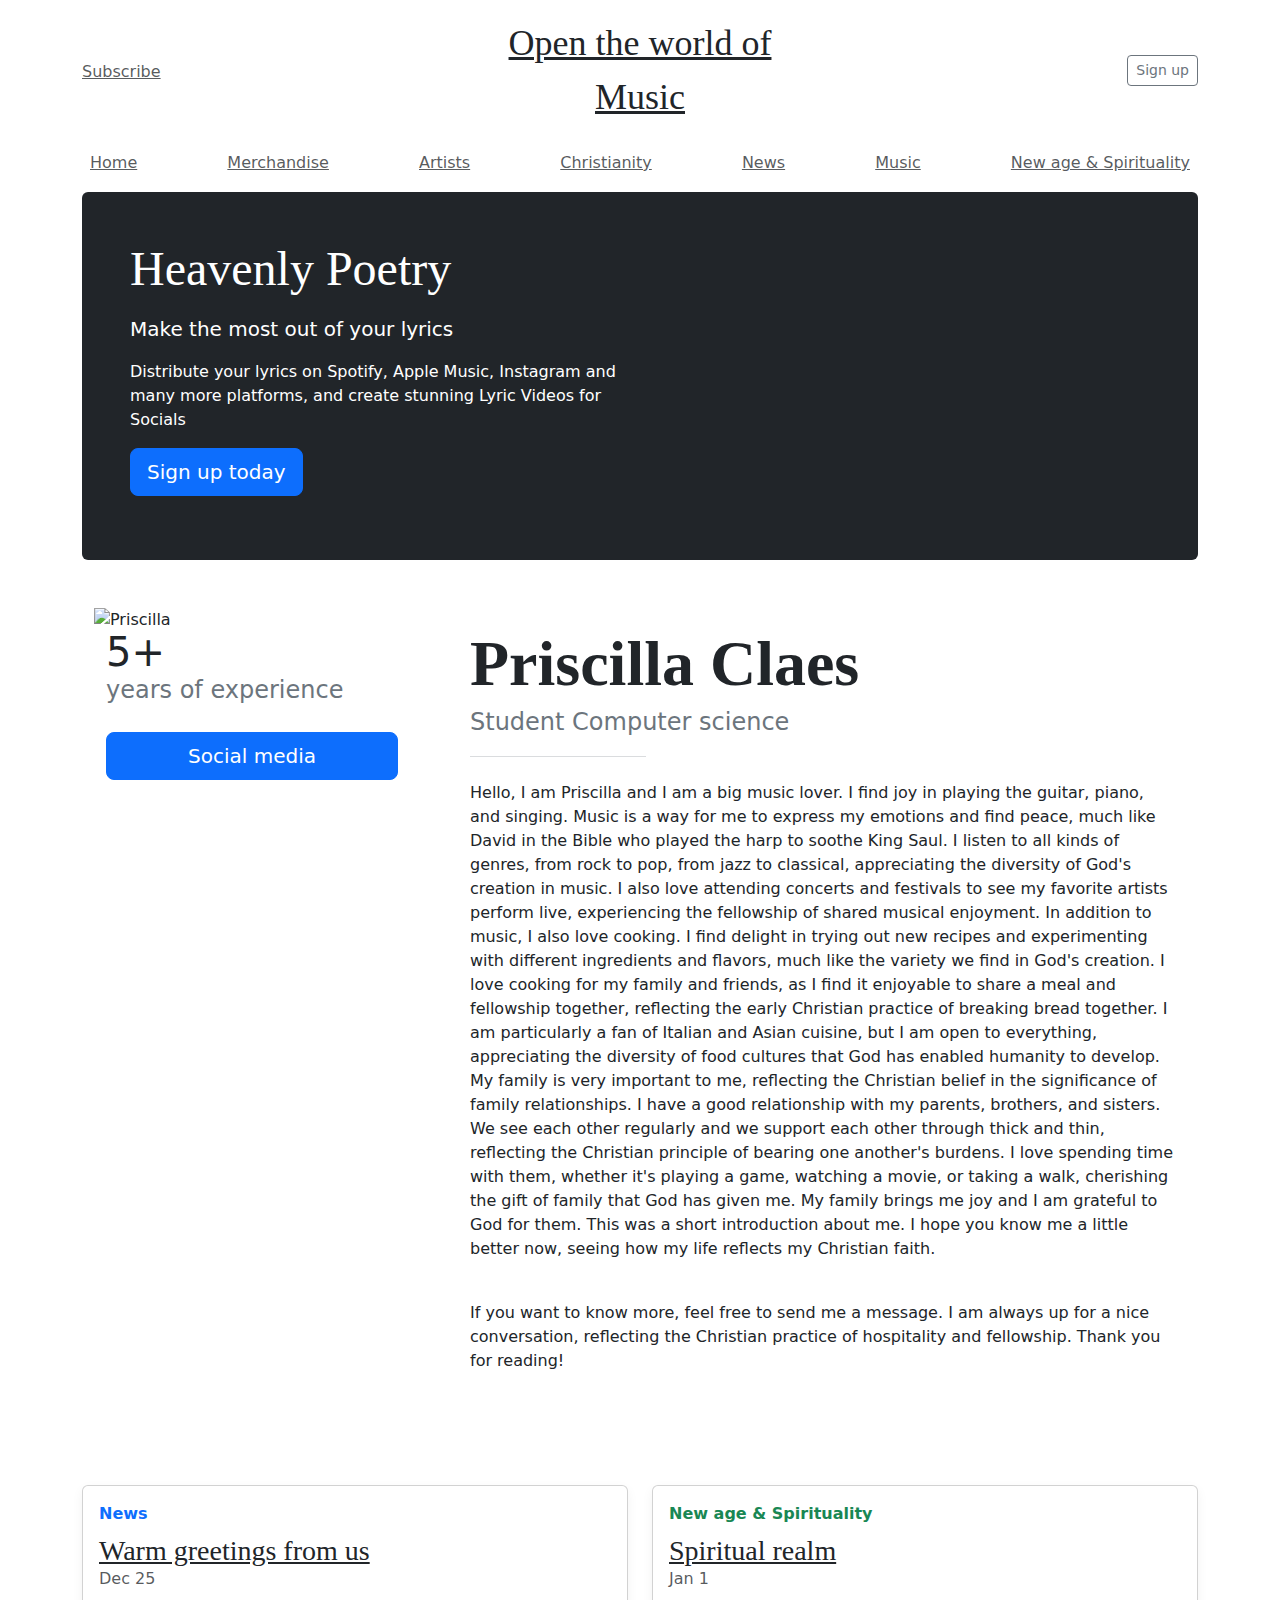
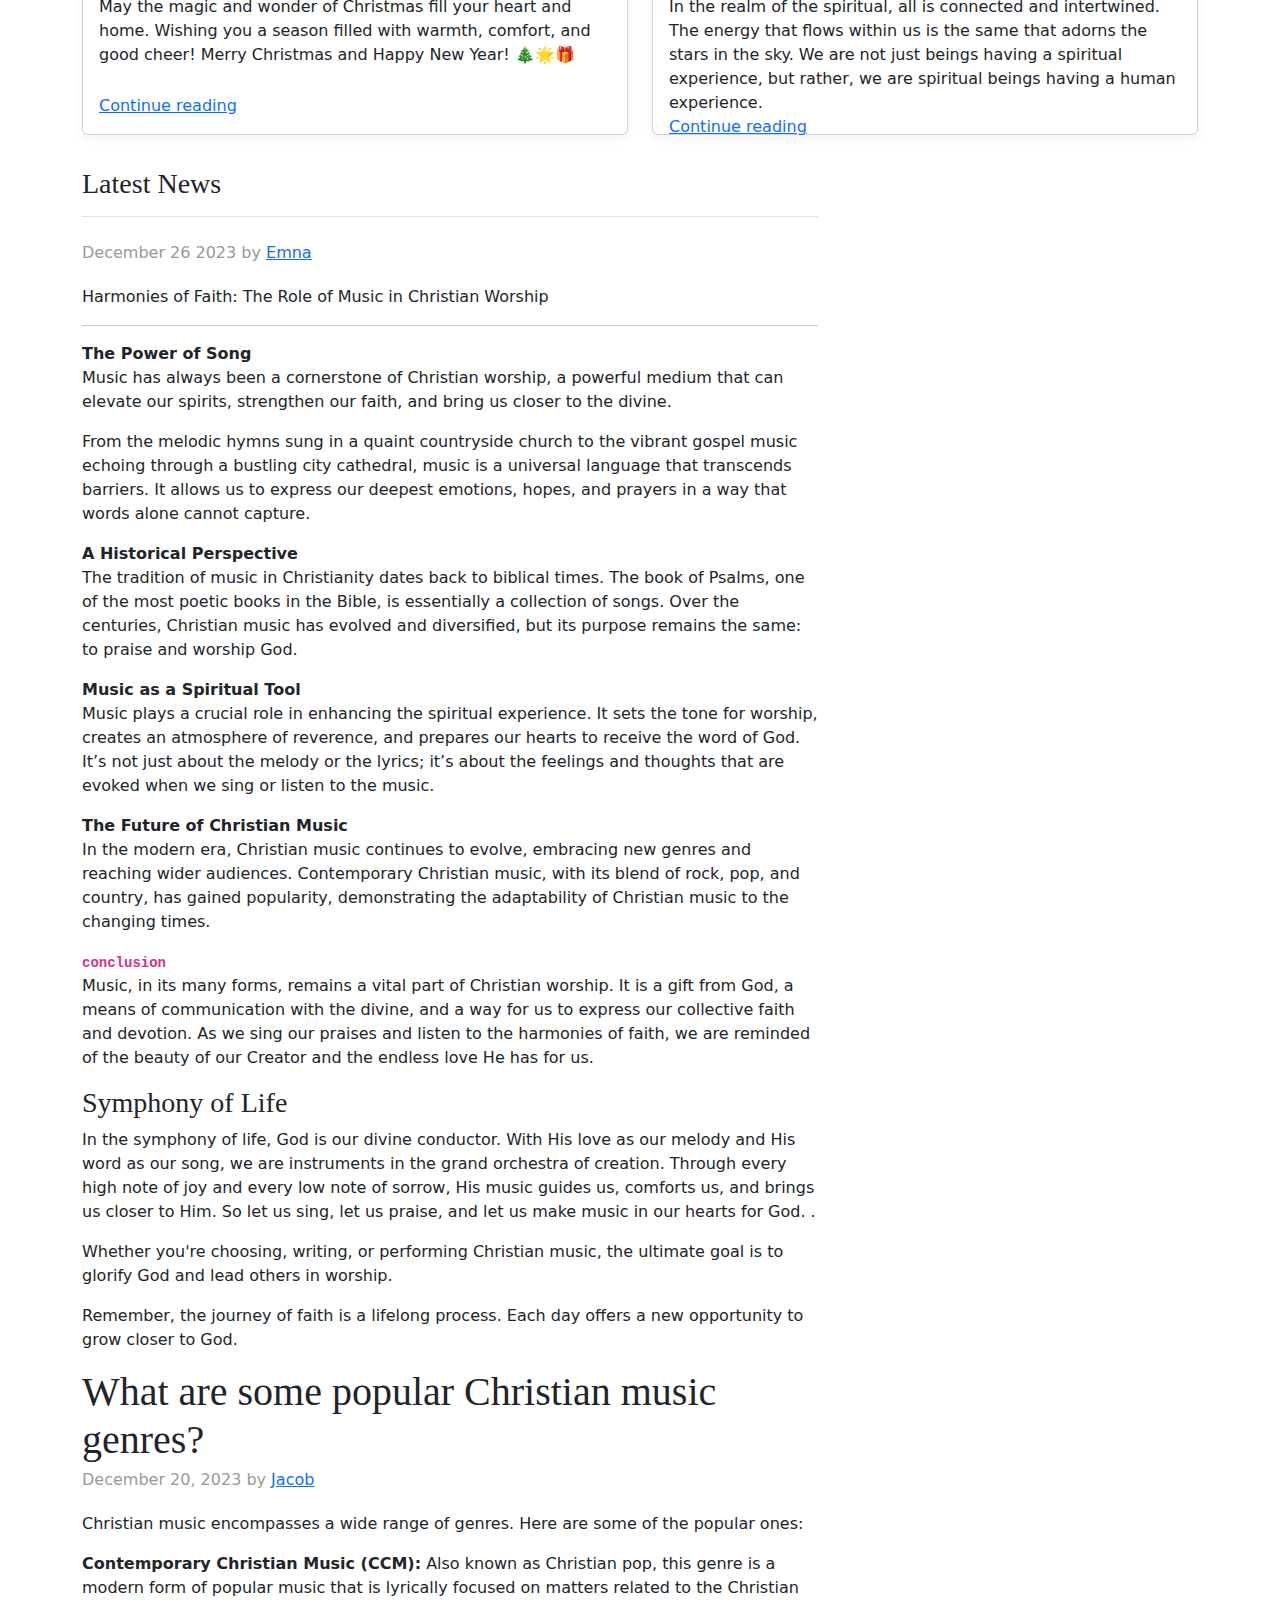
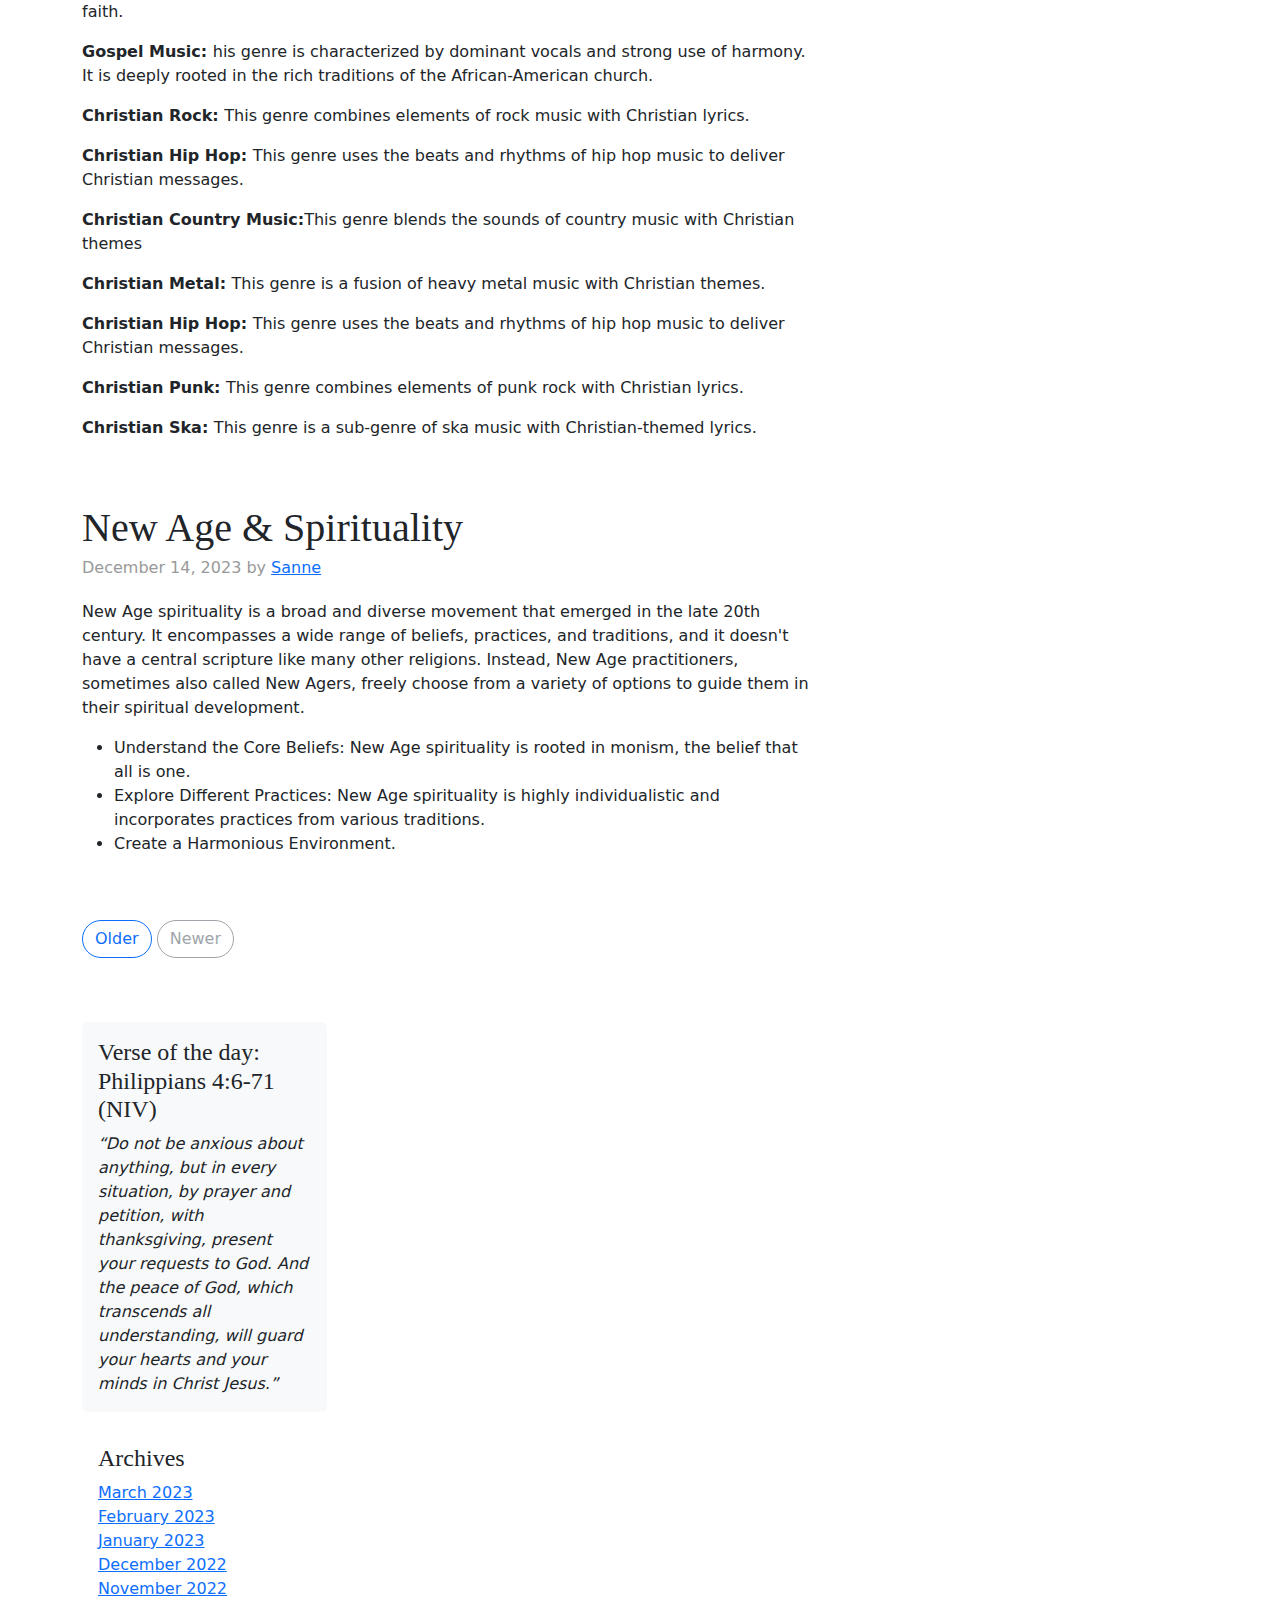
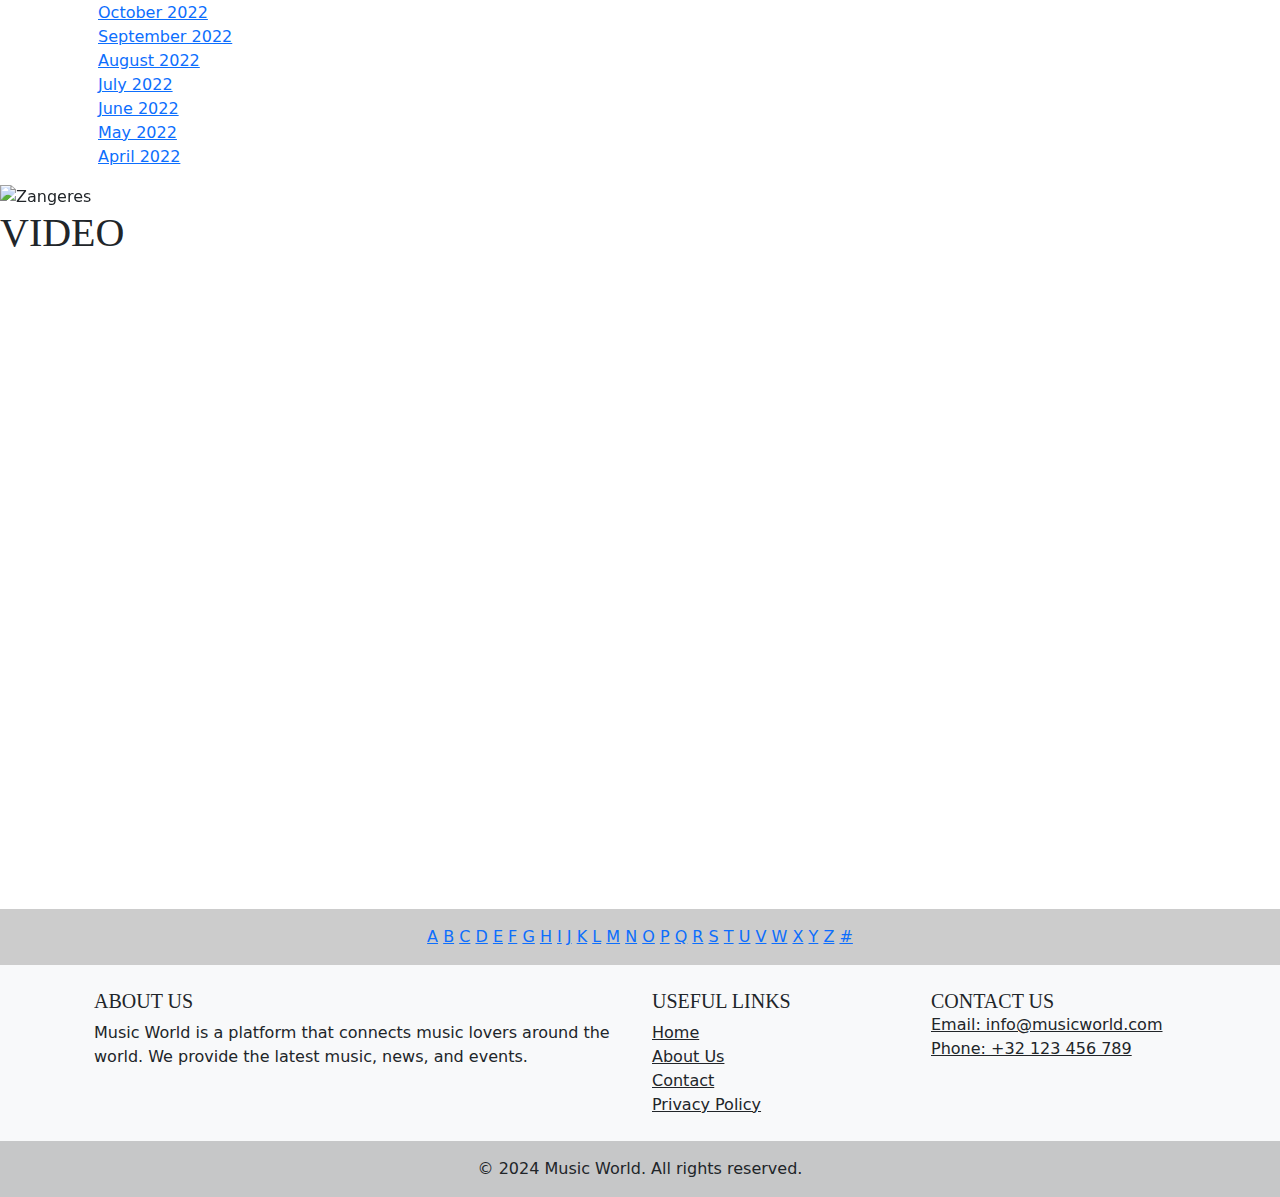
==== commit aa3d2c6a: "Verwijzingen 8 Januari" ====
--- a/index.html
+++ b/index.html
@@ -34,7 +34,7 @@
           <a class="p-2 text-muted" href="/Topics/Christianity.html">Christianity</a>
           <a class="p-2 text-muted" href="/Topics/News.html">News</a>
           <a class="p-2 text-muted" href="/Topics/Music.html">Music</a>
-          <a class="p-2 text-muted" href="/Topics/NewAge_Spiritual.html">New age & Spiritual </a>
+          <a class="p-2 text-muted" href="/Topics/NewAge_Spirituality.html">New age & Spirituality </a>
       </div>
 
       <div class="jumbotron p-3 p-md-5 text-white rounded bg-dark">
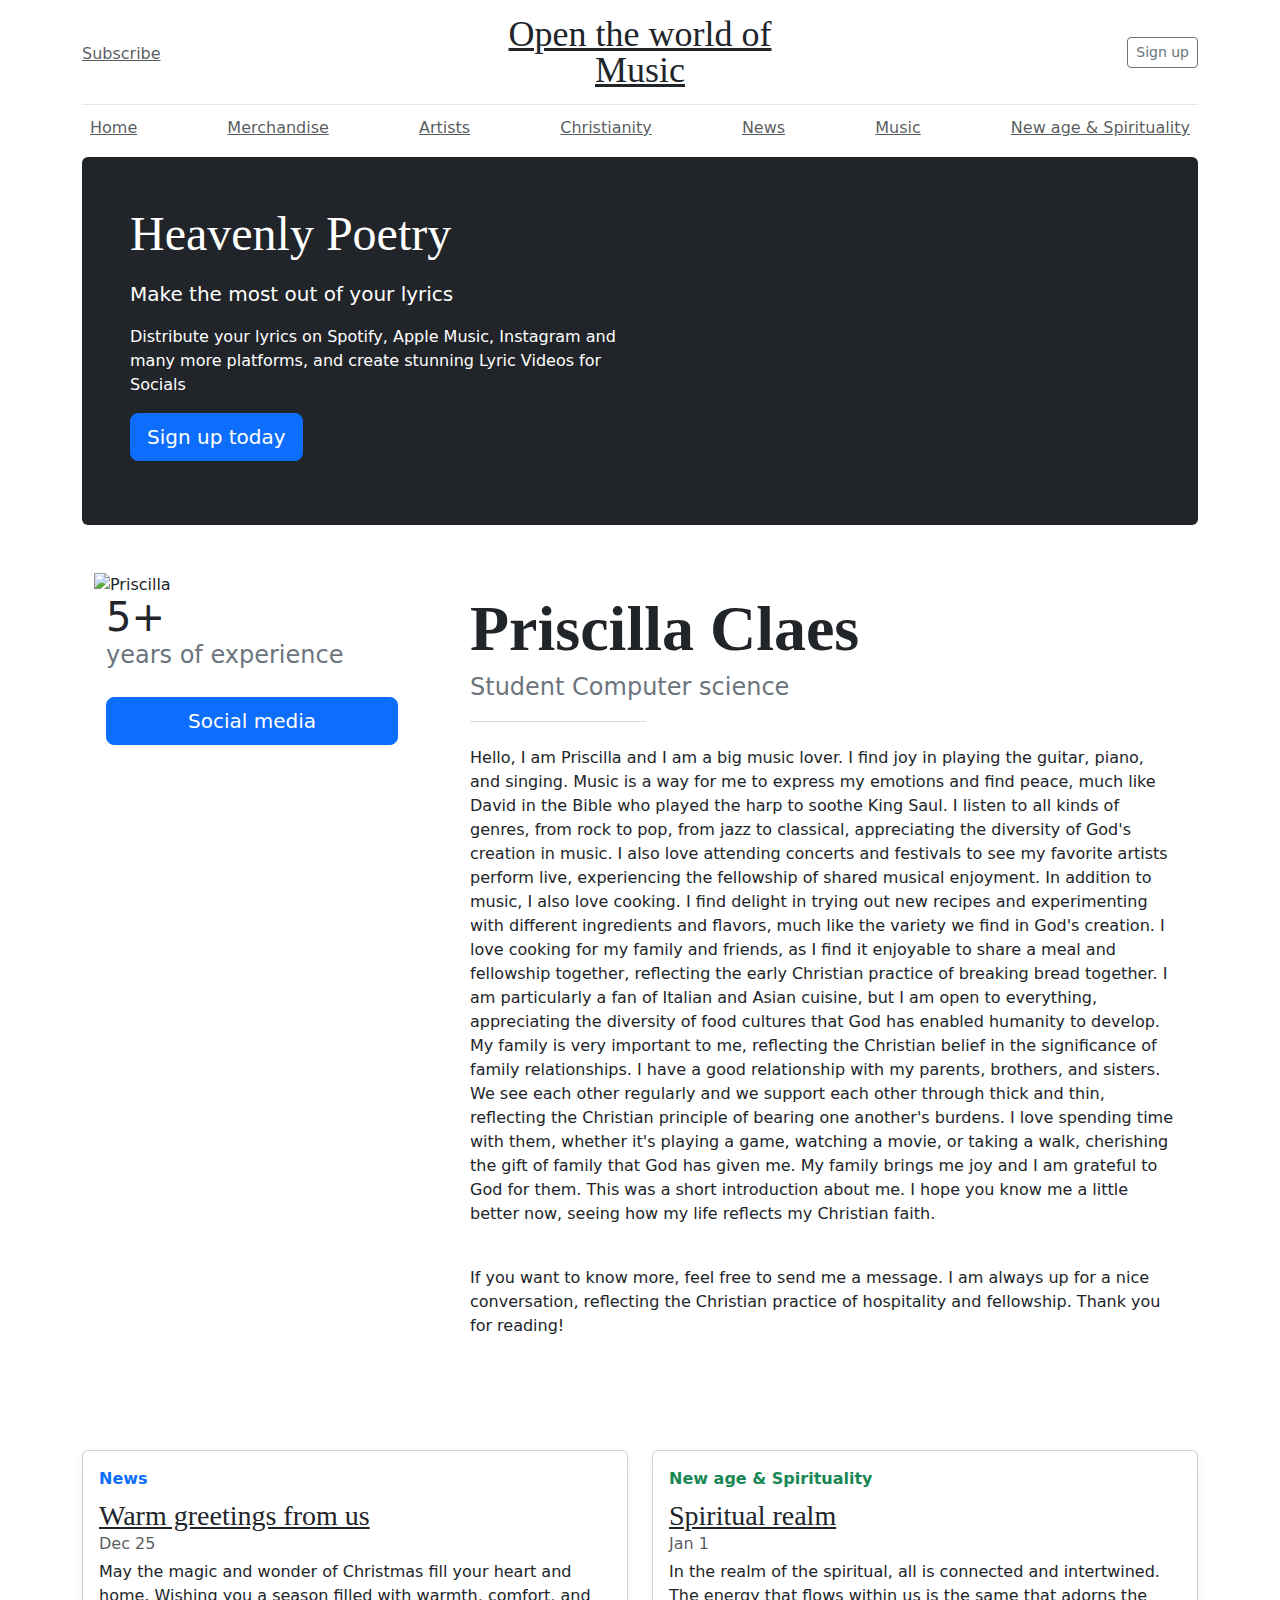
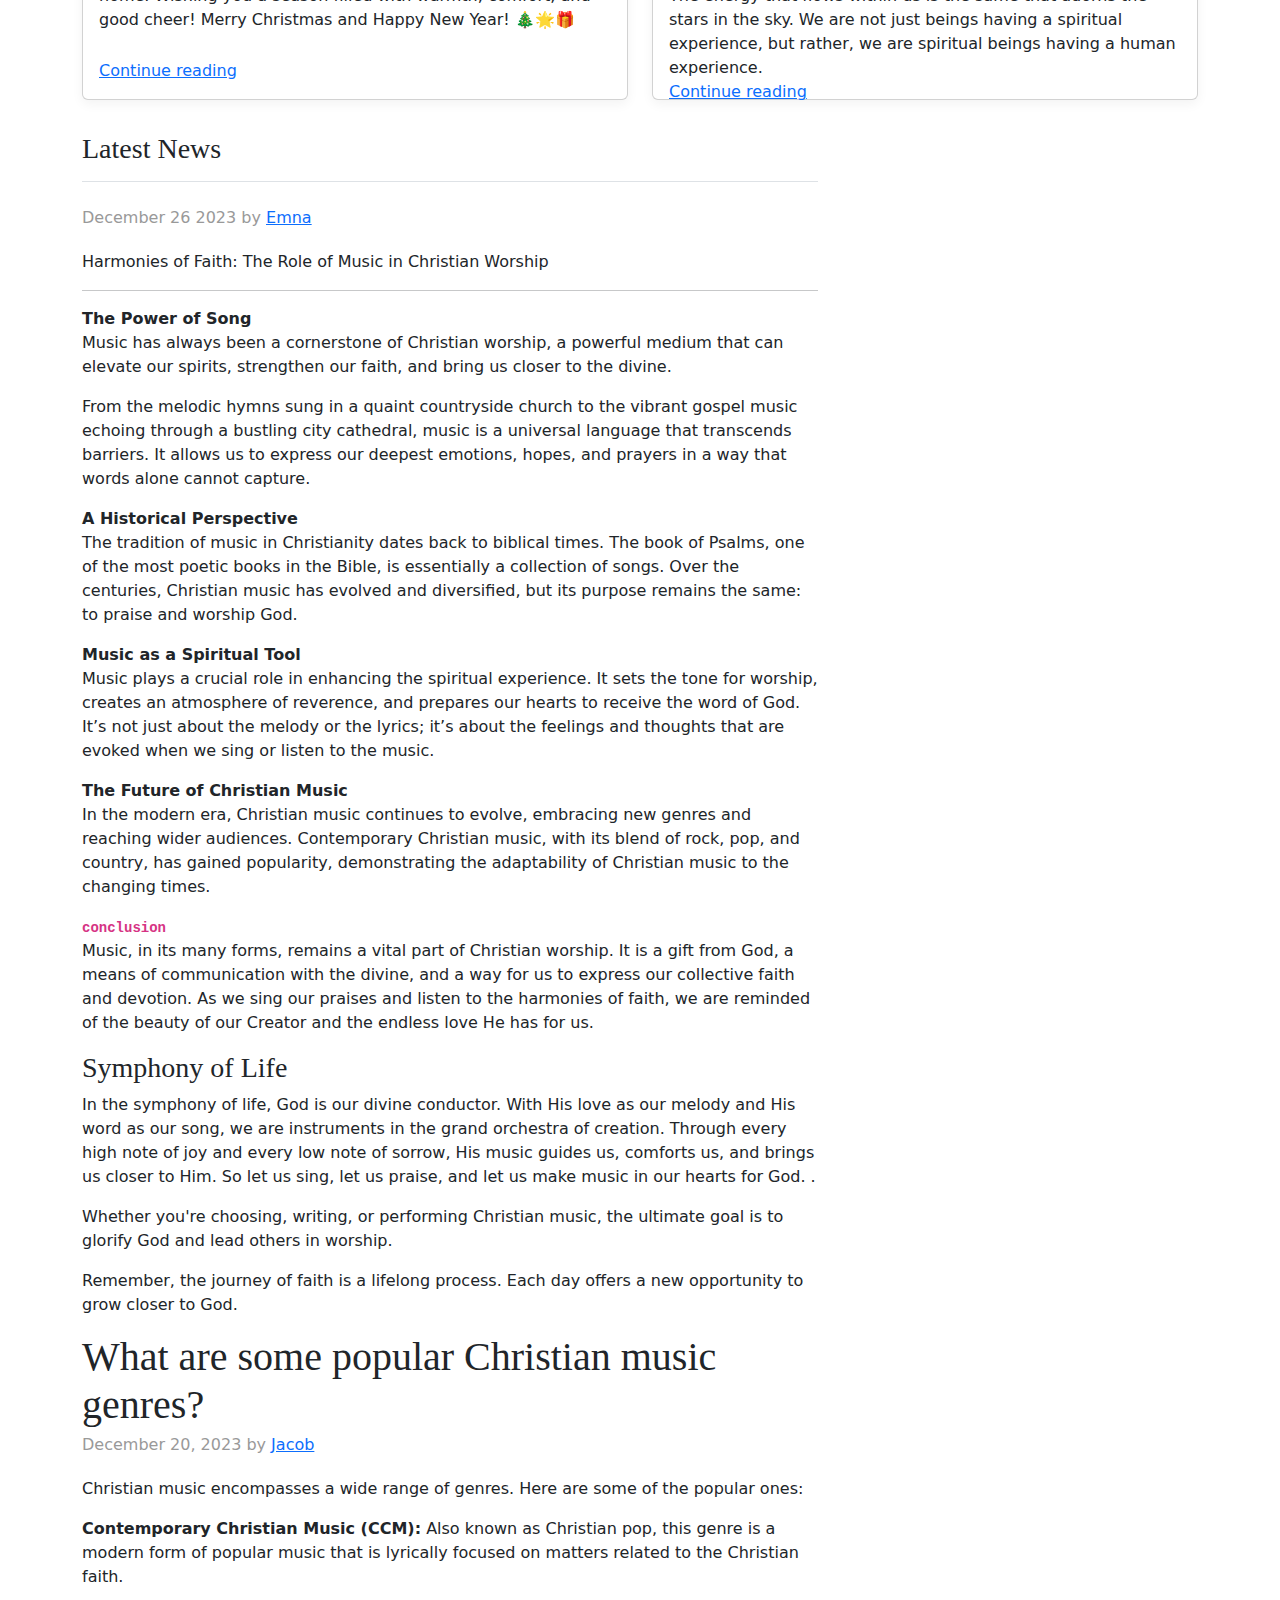
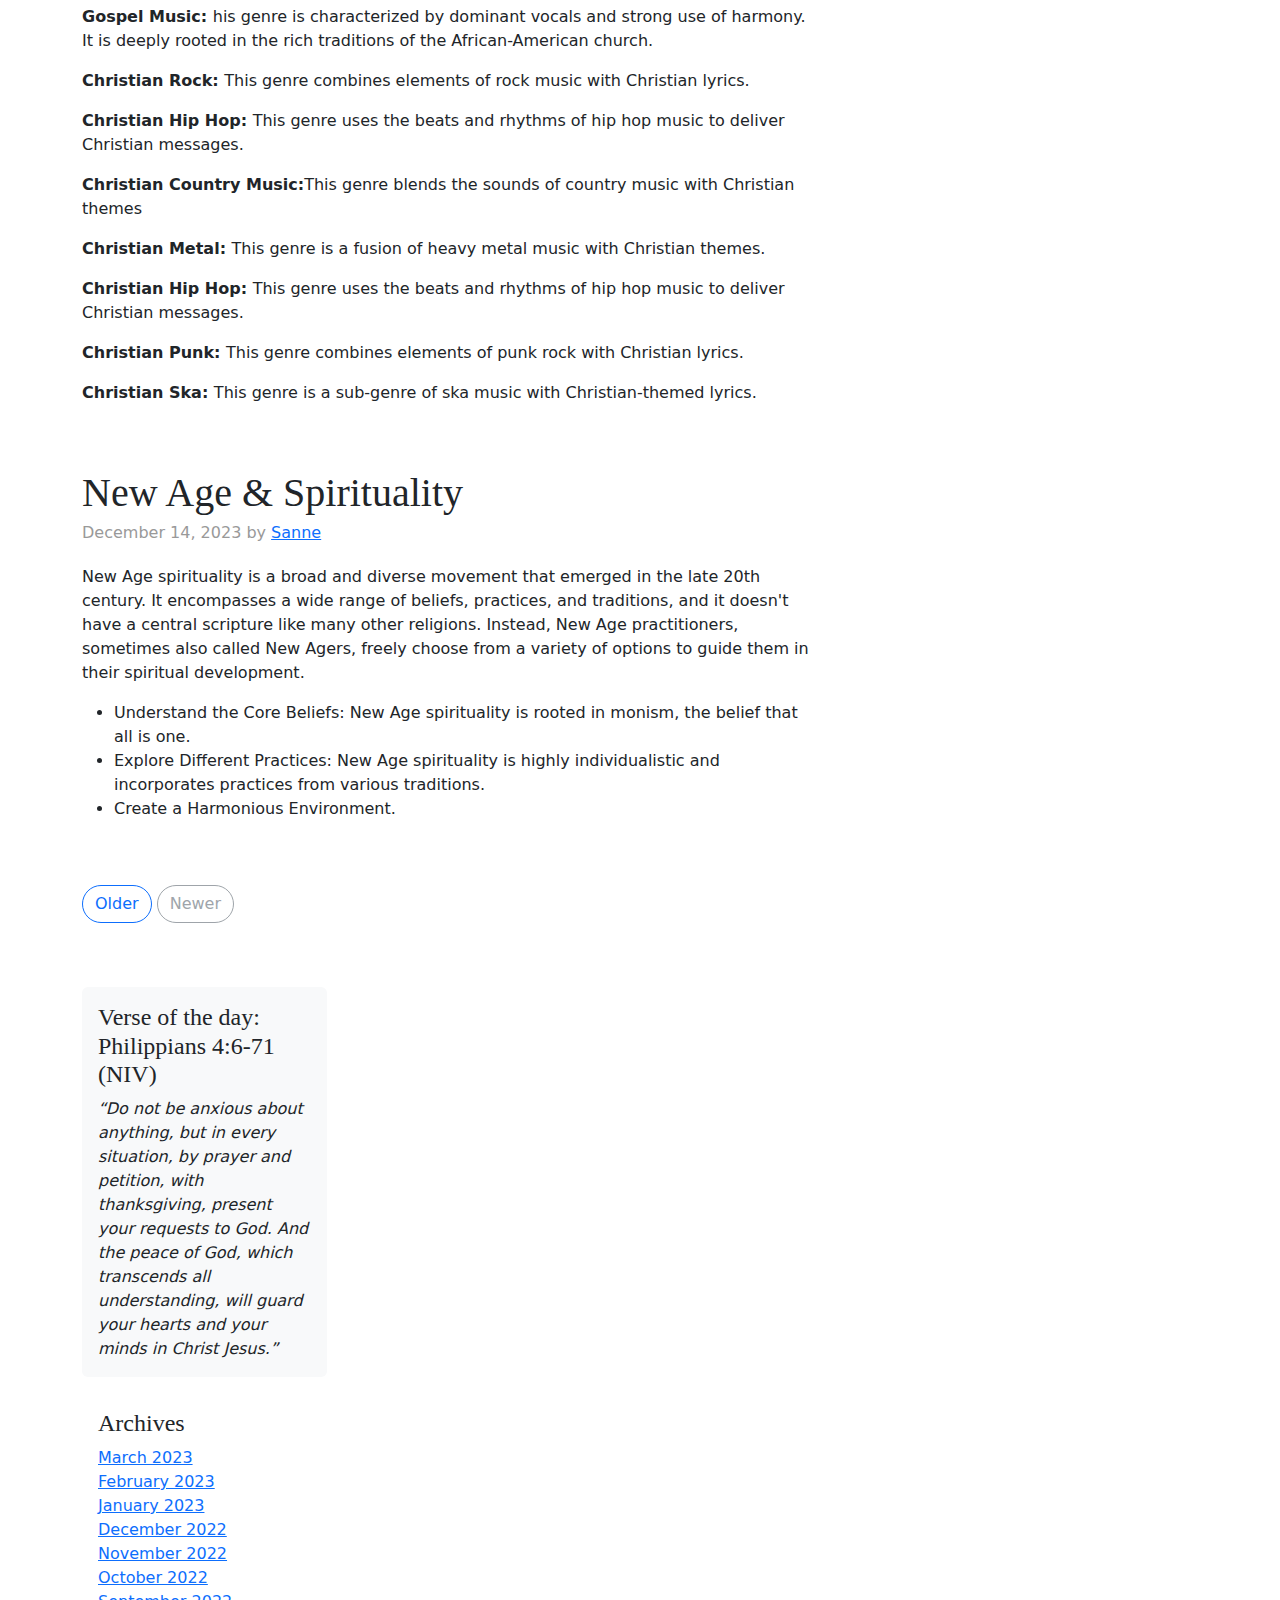
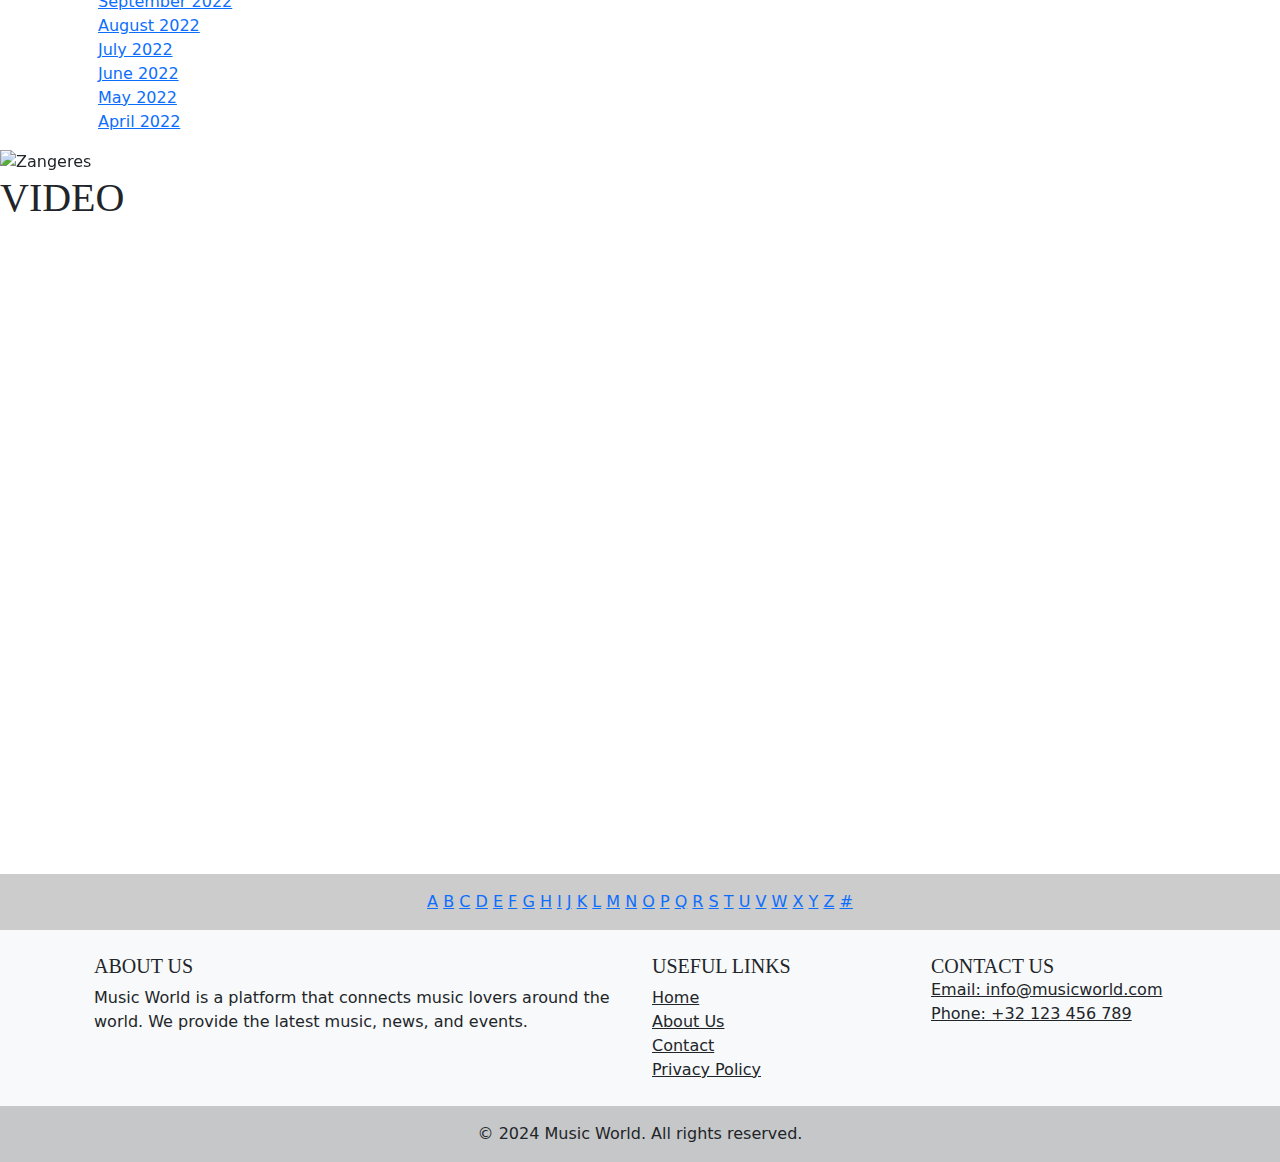
==== commit b55b54d6: "verwijzingen+ veranderingen" ====
--- a/index.html
+++ b/index.html
@@ -10,19 +10,18 @@
   </head>
 
   <body>
-  
     <div class="container">
-      <header class="verwelkoming-header py-3">
+      <header class="blog-header py-3">
         <div class="row flex-nowrap justify-content-between align-items-center">
           <div class="col-4 pt-1">
             <a class="text-muted" href="#">Subscribe</a>
           </div>
           <div class="col-4 text-center">
-            <a class="header-logo text-dark" href="#">Open the world of Music</a>
+            <a class="blog-header-logo text-dark" href="#">Open the world of Music</a>
           </div>
           <div class="col-4 d-flex justify-content-end align-items-center"> <a class="text-muted" href="#"> <a class="text-muted" href="#">
             <a class="btn btn-sm btn-outline-secondary" href="#">Sign up</a>
-          </div>
+           </div>
         </div>
       </header>
 
--- a/style.css
+++ b/style.css
@@ -1,14 +1,16 @@
-verwelkoming.header {
+/* stylelint-disable selector-list-comma-newline-after */
+
+.blog-header {
   line-height: 1;
   border-bottom: 1px solid #e5e5e5;
 }
 
-.header-logo {
+.blog-header-logo {
   font-family: "Playfair Display", Georgia, "Times New Roman", serif;
   font-size: 2.25rem;
 }
 
-.header-logo:hover {
+.blog-header-logo:hover {
   text-decoration: none;
 }
 
@@ -23,6 +25,7 @@
   .display-4 {
     font-size: 3rem;
   }
+}
 
 .nav-scroller {
   position: relative;
@@ -73,7 +76,7 @@
 .box-shadow { box-shadow: 0 .25rem .75rem rgba(0, 0, 0, .05); }
 
 /*
- * name and description
+ * Blog name and description
  */
 .blog-title {
   margin-bottom: 0;
@@ -100,7 +103,7 @@
 }
 
 /*
- *  posts
+ * Blog posts
  */
 .blog-post {
   margin-bottom: 4rem;
@@ -127,5 +130,3 @@
 .blog-footer p:last-child {
   margin-bottom: 0;
 }
-
-
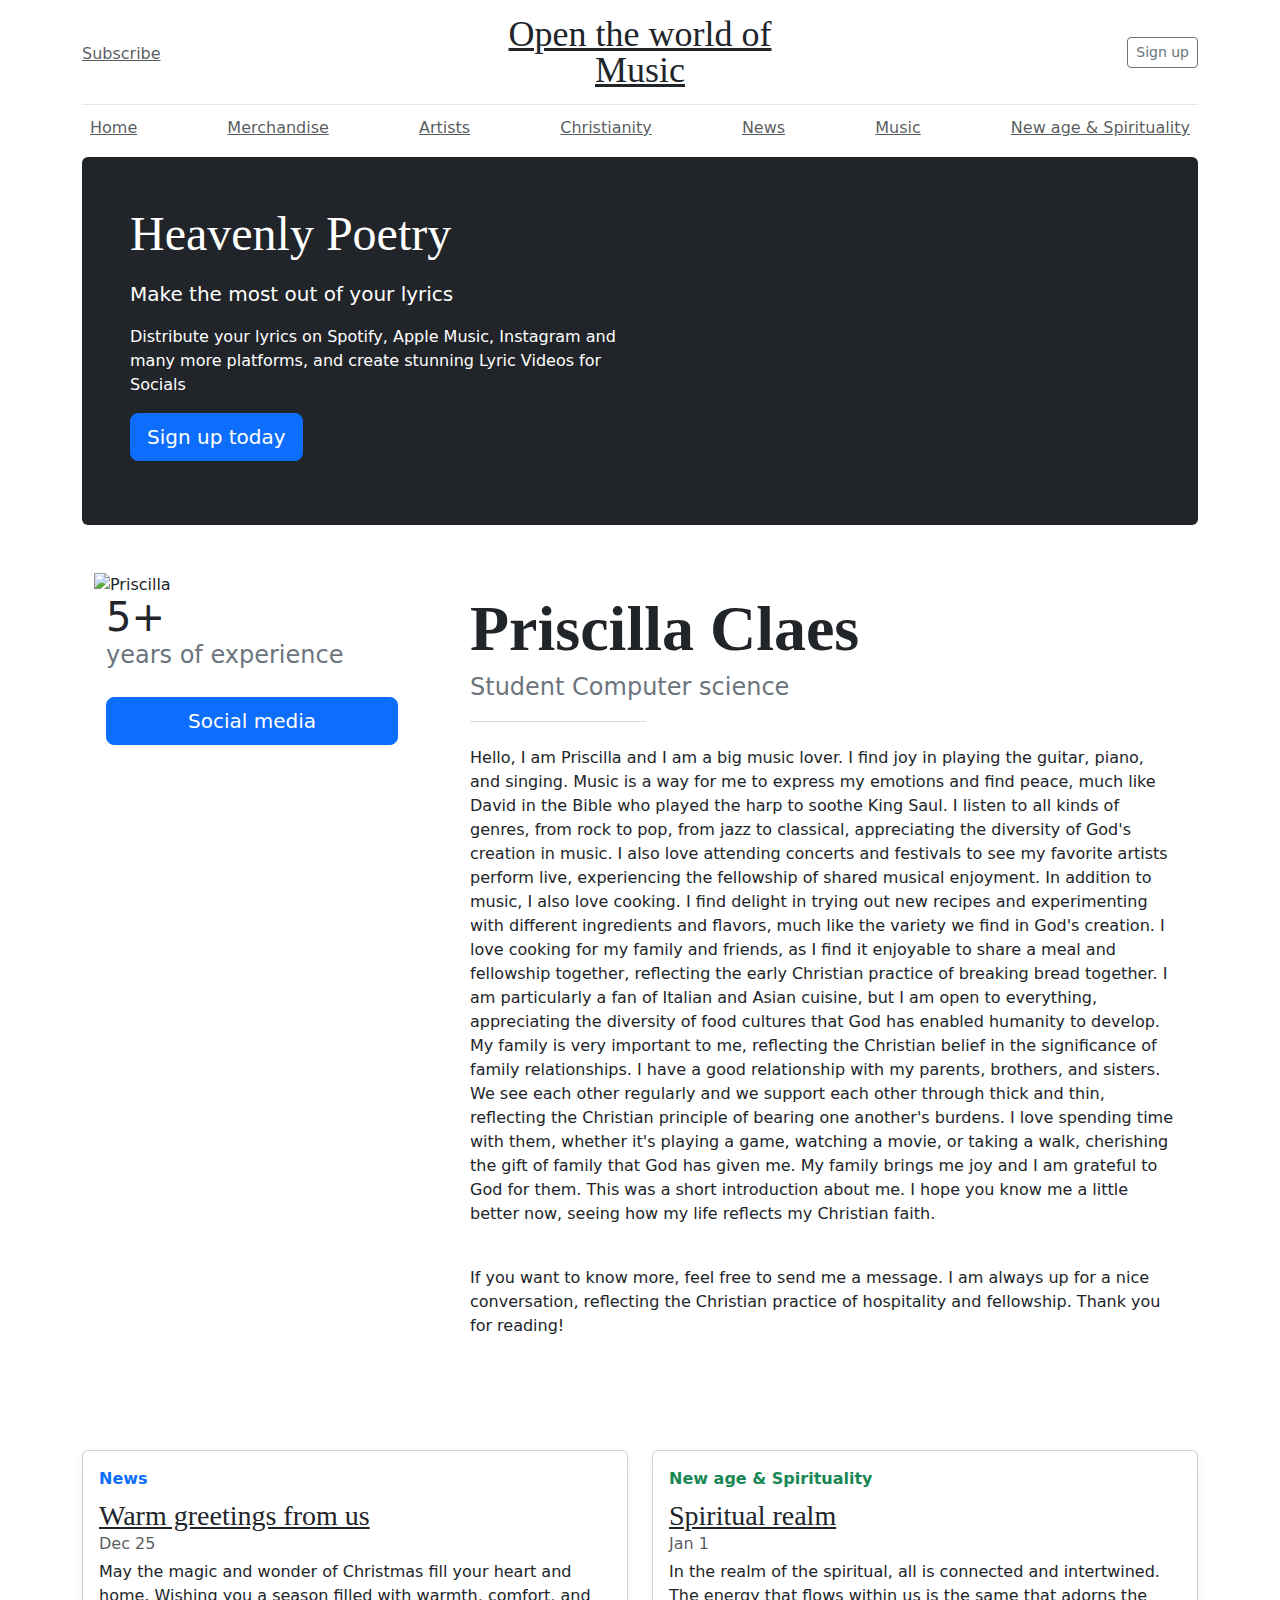
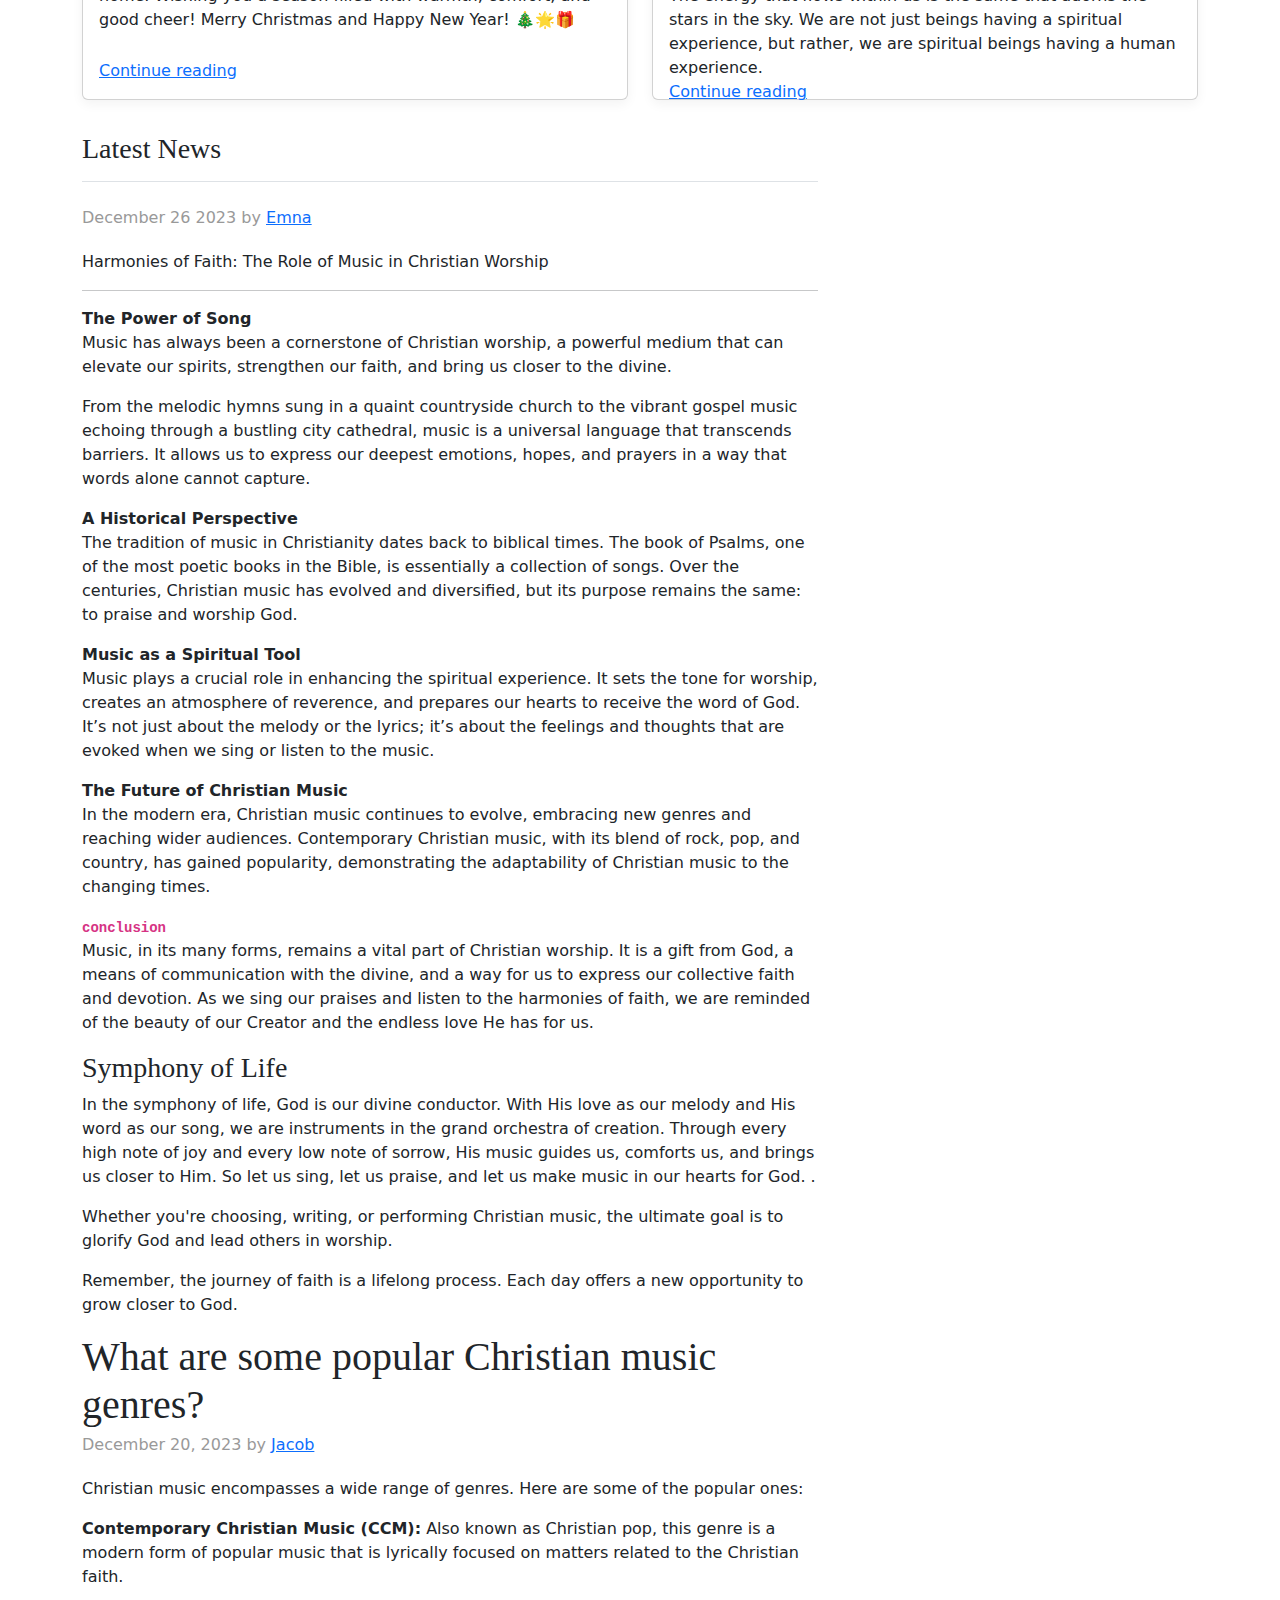
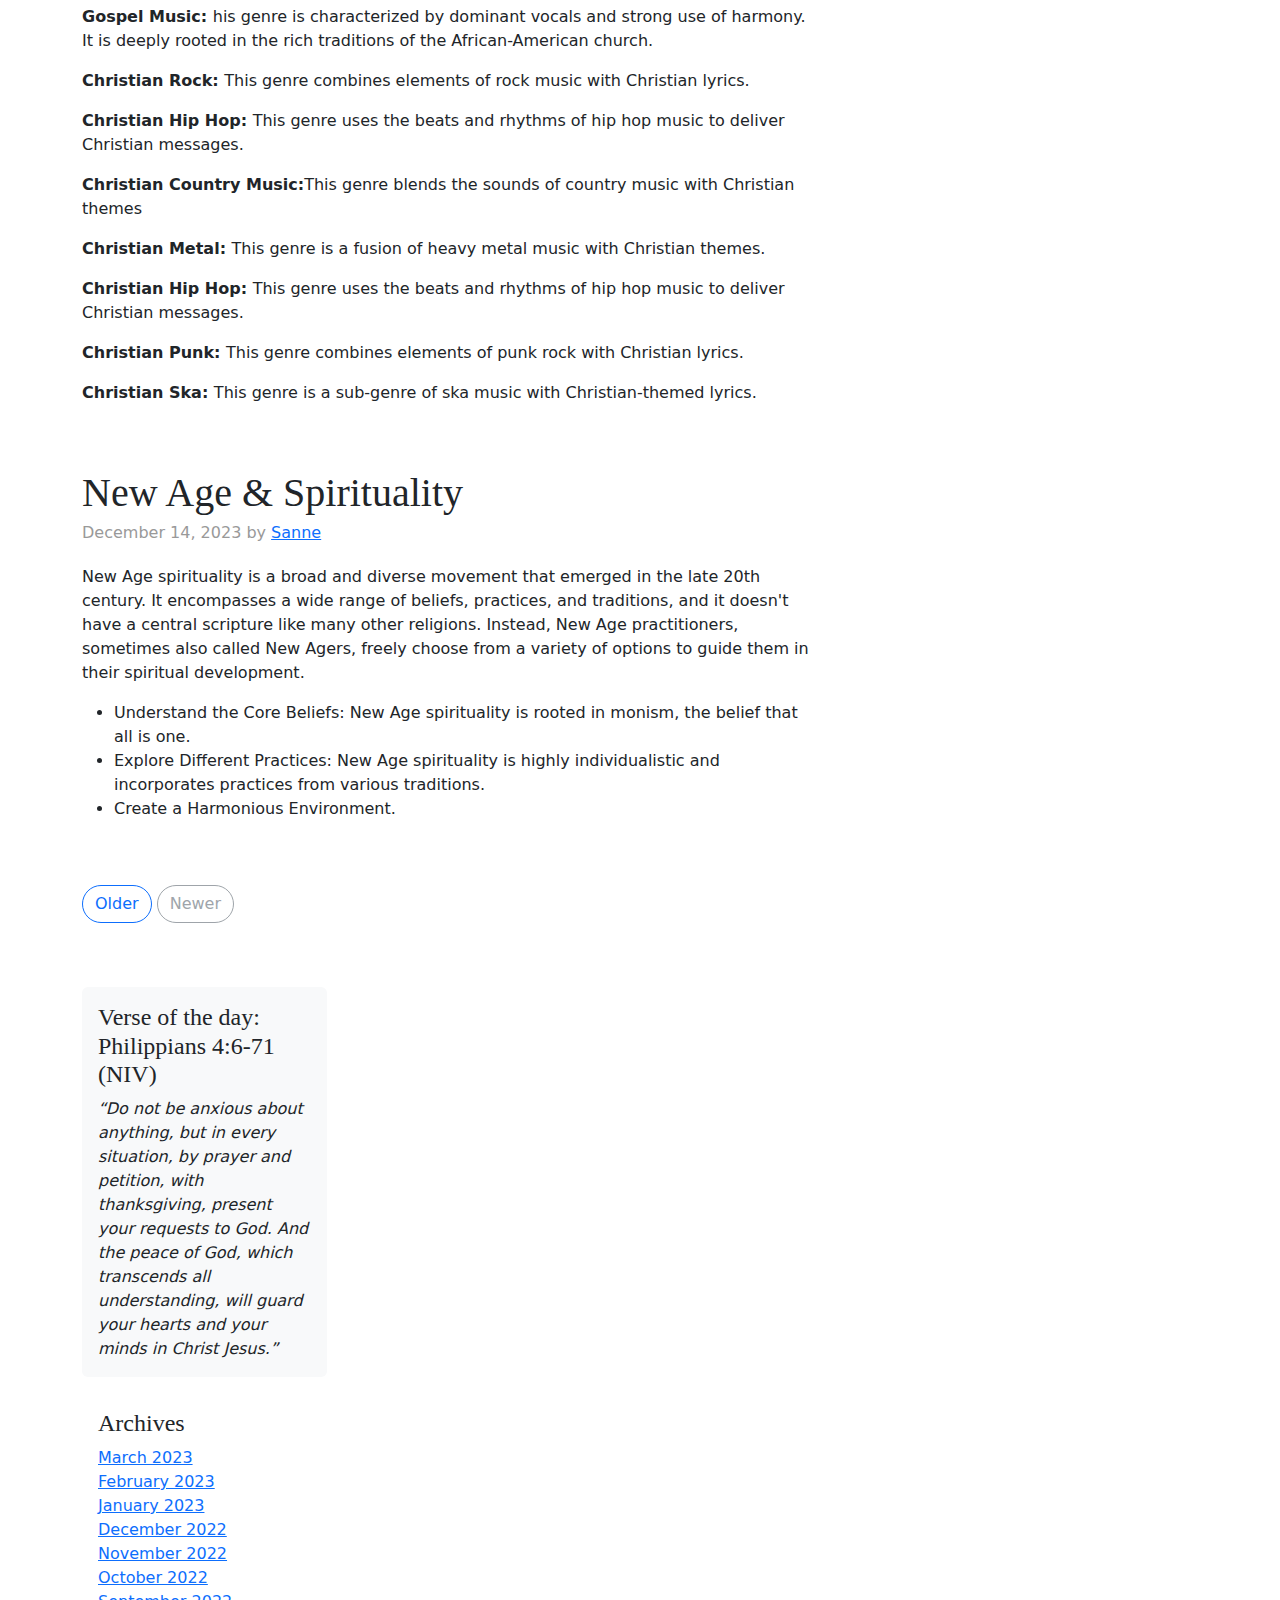
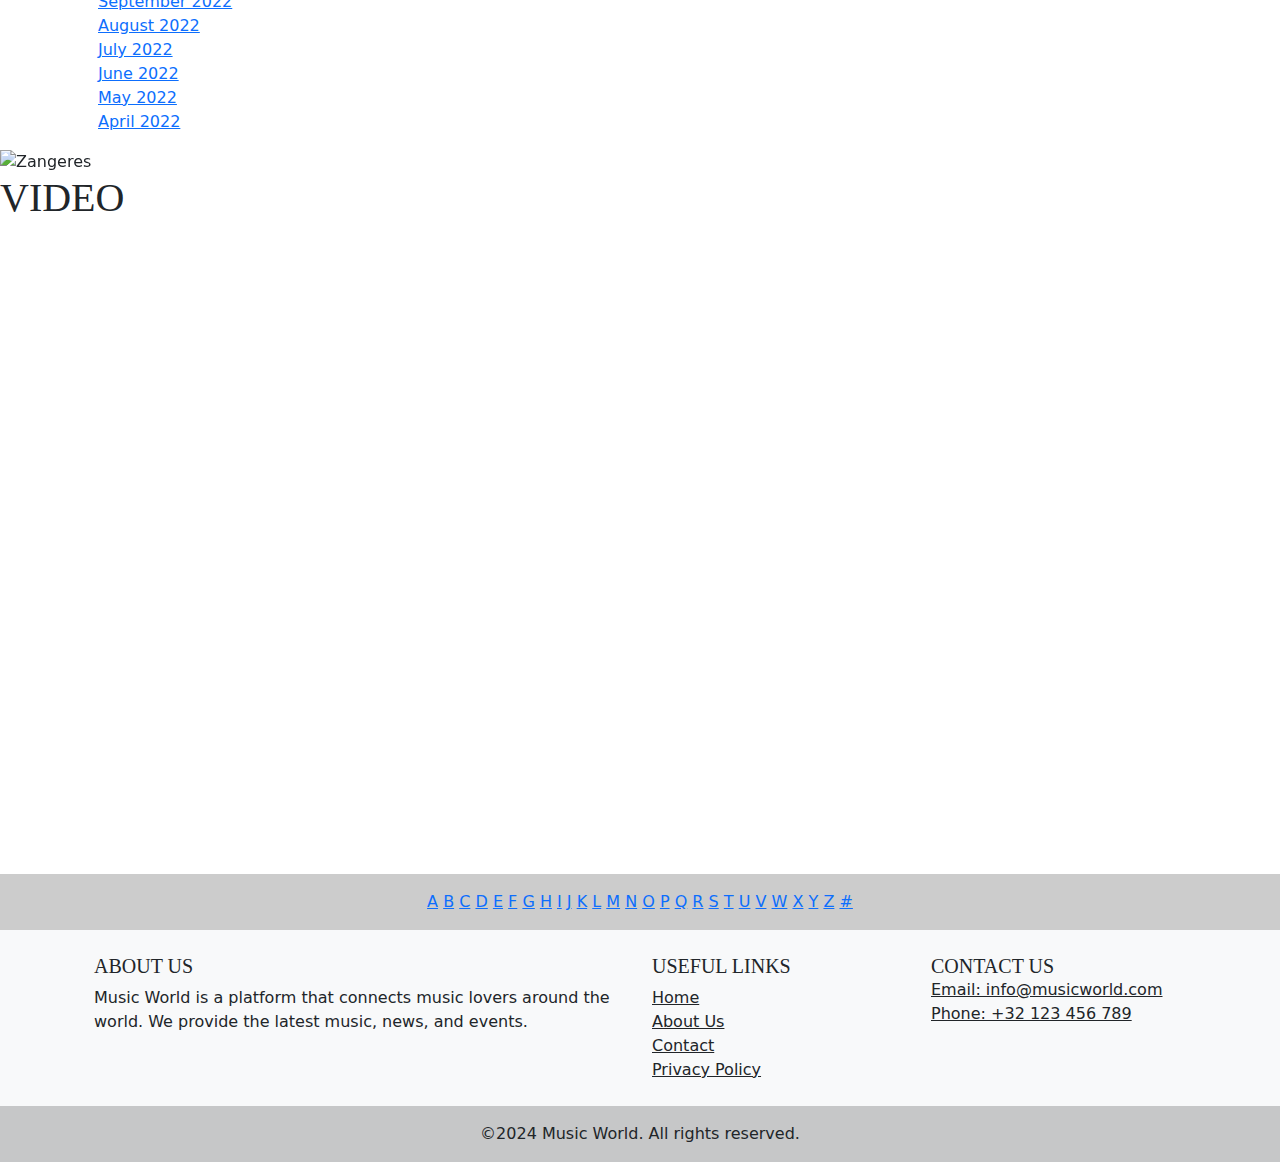
==== commit 04f09532: "verwijzingen+aanpassingen" ====
--- a/index.html
+++ b/index.html
@@ -342,7 +342,7 @@
         </div>
       </div>
       <div class="text-center p-3" style="background-color: rgba(0, 0, 0, 0.2);">
-        © 2024 Music World. All rights reserved.
+        &copy;2024 Music World. All rights reserved.
       </div>
     </footer>
     
--- a/style.css
+++ b/style.css
@@ -1,4 +1,3 @@
-/* stylelint-disable selector-list-comma-newline-after */
 
 .blog-header {
   line-height: 1;
@@ -75,9 +74,6 @@
 
 .box-shadow { box-shadow: 0 .25rem .75rem rgba(0, 0, 0, .05); }
 
-/*
- * Blog name and description
- */
 .blog-title {
   margin-bottom: 0;
   font-size: 2rem;
@@ -94,7 +90,6 @@
   }
 }
 
-/* Pagination */
 .blog-pagination {
   margin-bottom: 4rem;
 }
@@ -102,9 +97,6 @@
   border-radius: 2rem;
 }
 
-/*
- * Blog posts
- */
 .blog-post {
   margin-bottom: 4rem;
 }
@@ -117,9 +109,6 @@
   color: #999;
 }
 
-/*
- * Footer
- */
 .blog-footer {
   padding: 2.5rem 0;
   color: #999;
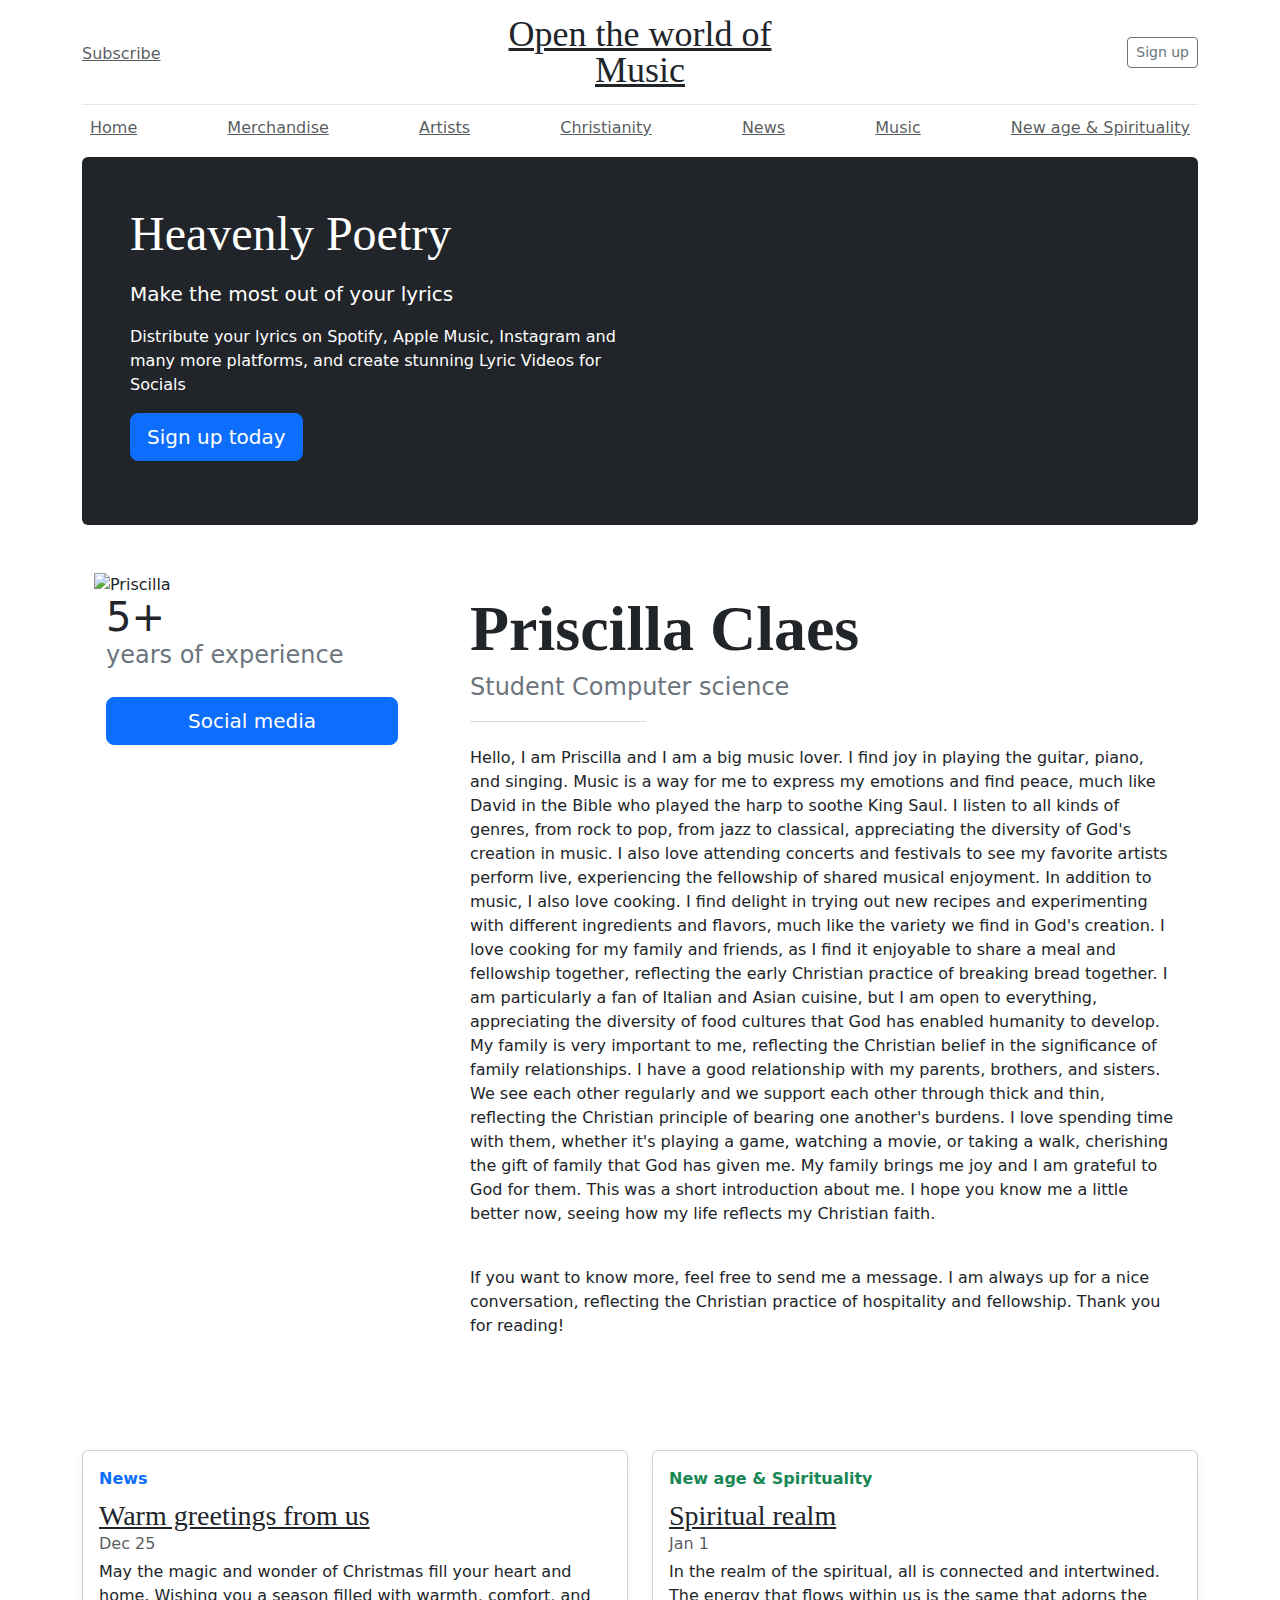
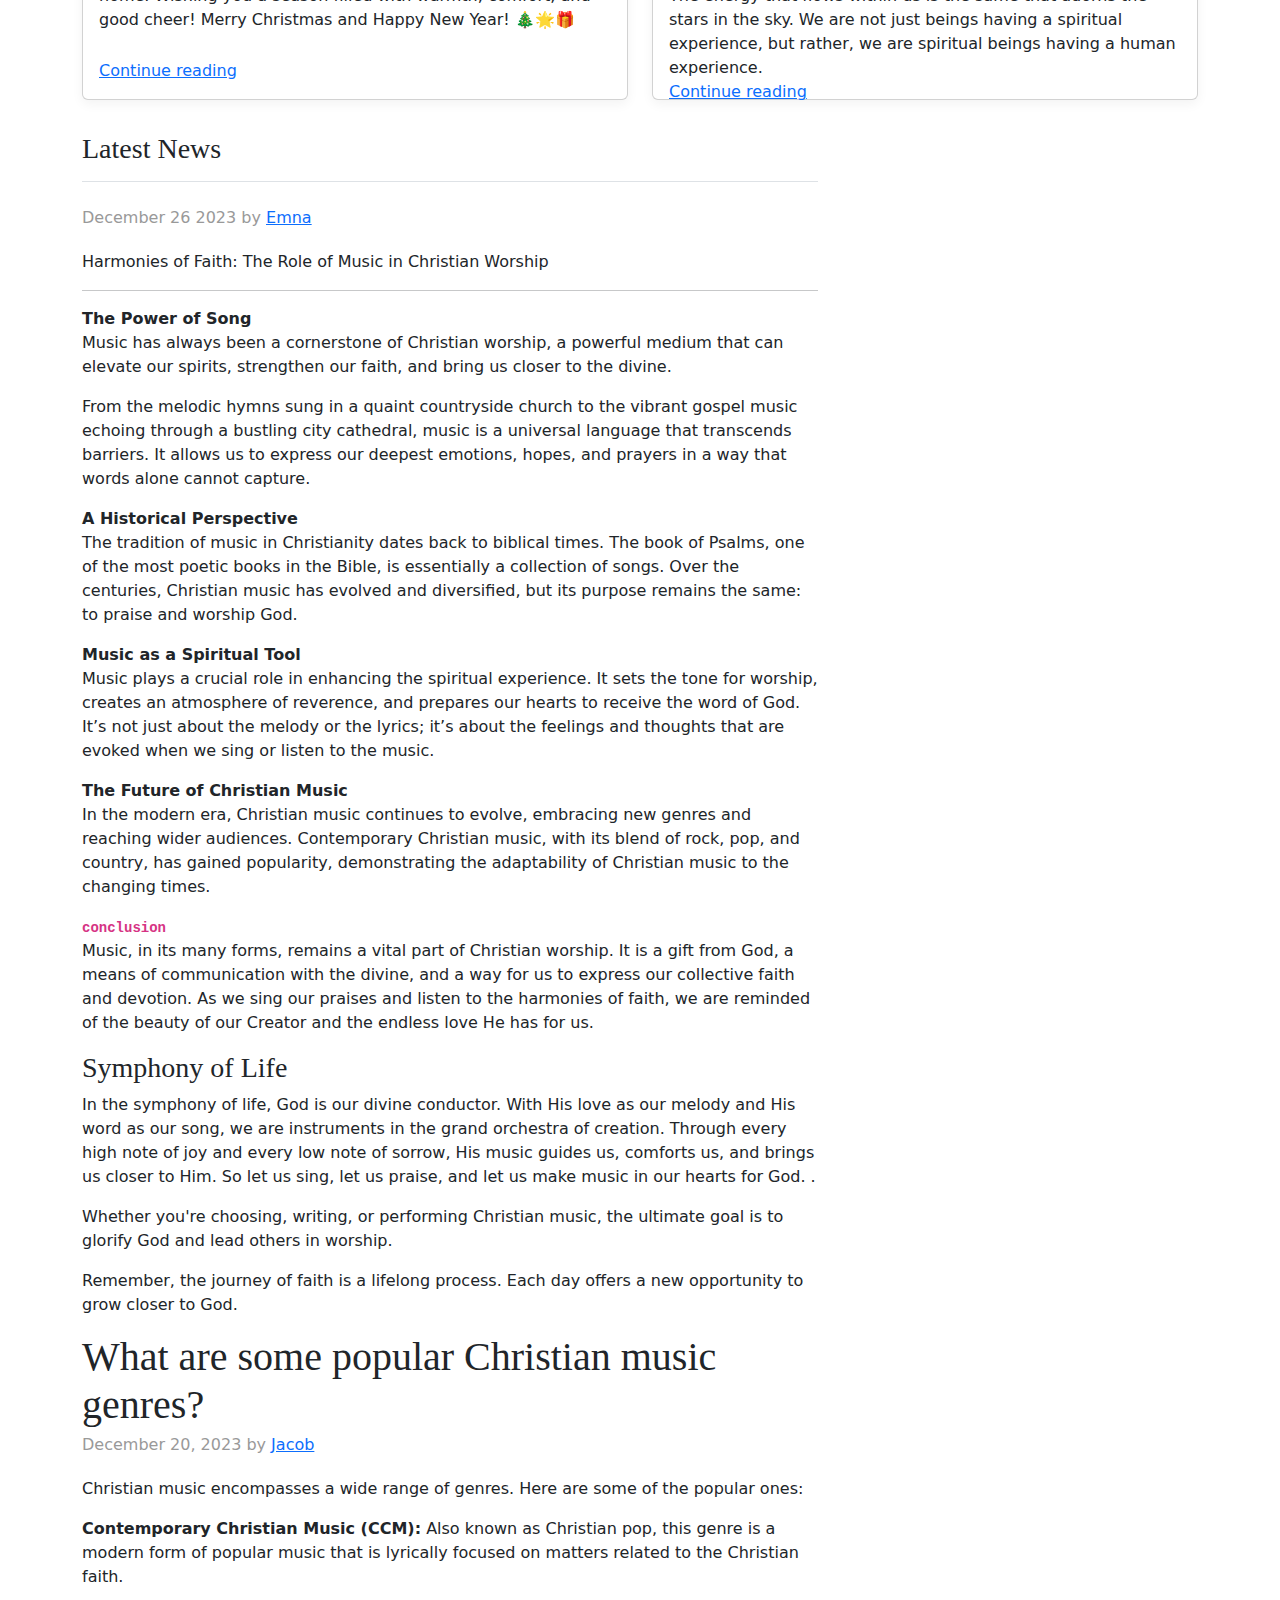
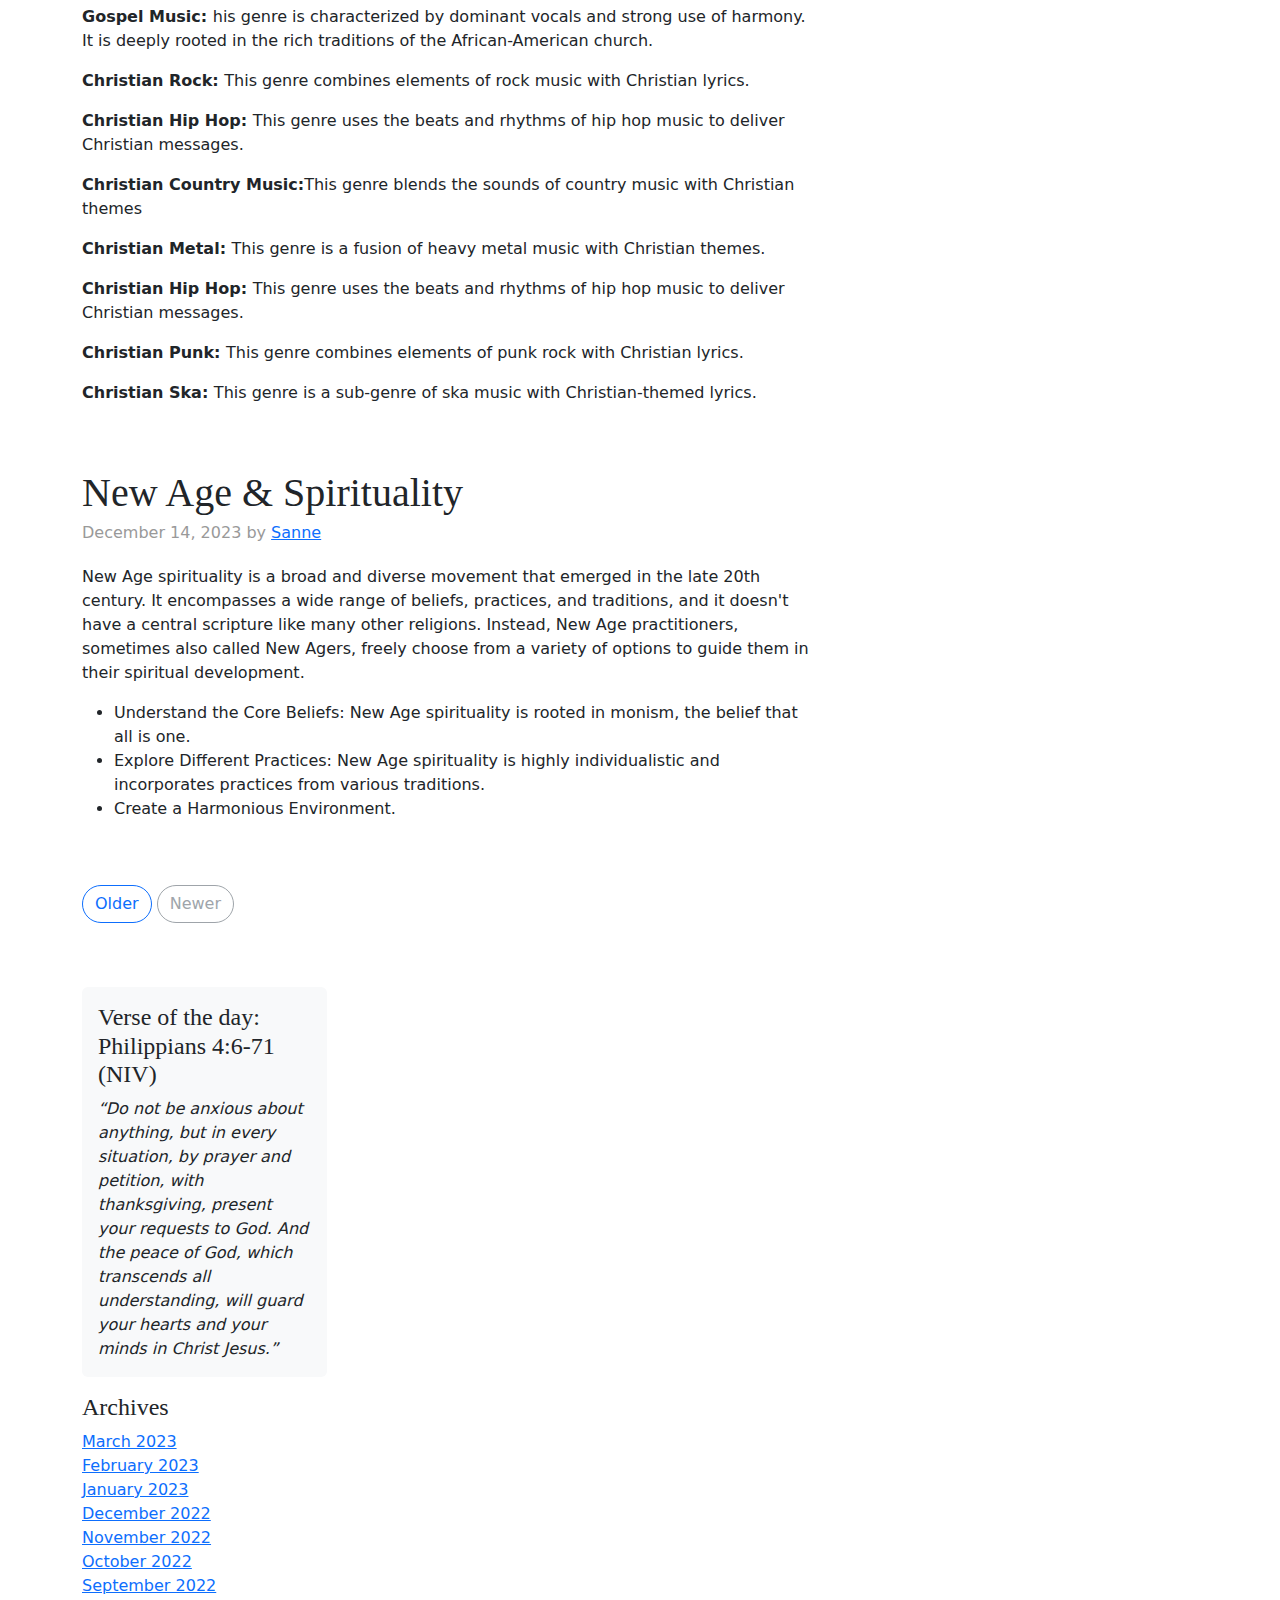
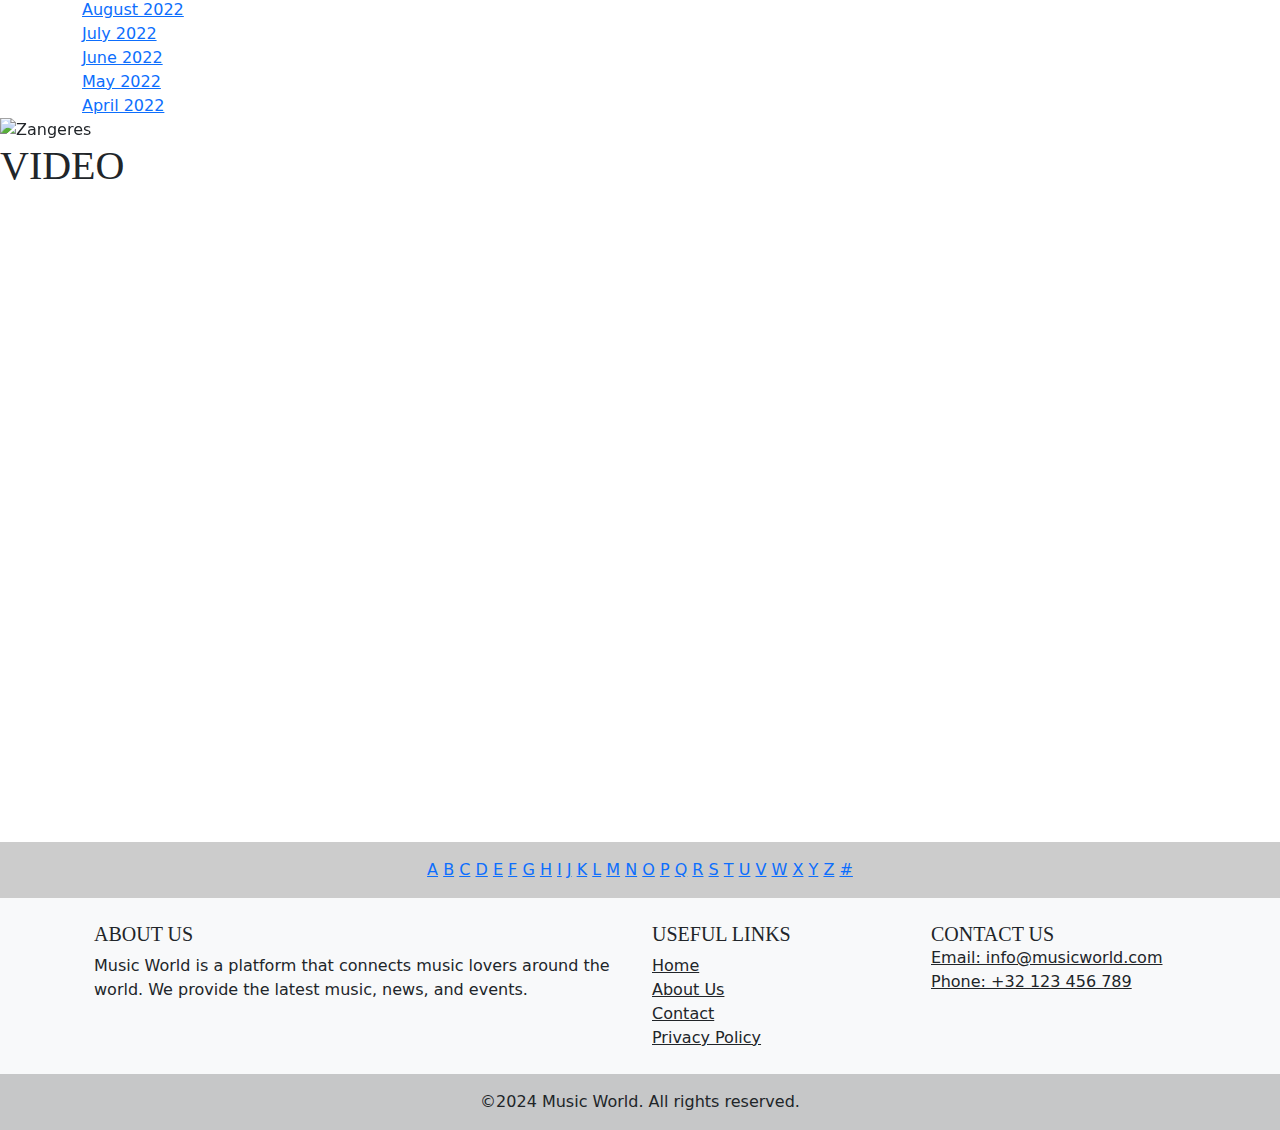
==== commit b16c03ca: "aanpassingen + verwijzingen" ====
--- a/index.html
+++ b/index.html
@@ -20,8 +20,8 @@
             <a class="blog-header-logo text-dark" href="#">Open the world of Music</a>
           </div>
           <div class="col-4 d-flex justify-content-end align-items-center"> <a class="text-muted" href="#"> <a class="text-muted" href="#">
-            <a class="btn btn-sm btn-outline-secondary" href="#">Sign up</a>
-           </div>
+            <a class="btn btn-sm btn-outline-secondary" href="/contact.html">Sign up</a>
+          </div>
         </div>
       </header>
 
@@ -200,7 +200,6 @@
             <p class="mb-0"><em>“Do not be anxious about anything, but in every situation, by prayer and petition, with thanksgiving, present your requests to God. And the peace of God, which transcends all understanding, will guard your hearts and your minds in Christ Jesus.”</em></p>
           </div>
 
-          <div class="p-3">
             <h4 class=>Archives</h4>
             <ol class="list-unstyled mb-0">
               <li><a href="#">March 2023</a></li>
@@ -221,14 +220,13 @@
 
       <div id="demo" class="carousel slide" data-bs-ride="carousel">
 
-        <!-- Indicators/dots -->
+
         <div class="carousel-indicators">
           <button type="button" data-bs-target="#demo" data-bs-slide-to="0" class="active"></button>
           <button type="button" data-bs-target="#demo" data-bs-slide-to="1"></button>
           <button type="button" data-bs-target="#demo" data-bs-slide-to="2"></button>
         </div>
-        
-        <!-- The slideshow/carousel -->
+  
         <div class="carousel-item">
           <img src="Afbeeldingen/Religie.jpg" alt="Religie" class="d-block" style="width:100%">
           <div class="carousel-caption">
@@ -267,7 +265,7 @@
           </div>
         </div>
         
-        <!-- Left and right controls/icons -->
+
         <button class="carousel-control-prev" type="button" data-bs-target="#demo" data-bs-slide="prev">
           <span class="carousel-control-prev-icon"></span>
         </button>
@@ -326,11 +324,11 @@
           <div class="col-lg-3 col-md-6 mb-4 mb-md-0">
             <h5 class="text-uppercase">Useful Links</h5>
             <ul class="list-unstyled mb-0">
-              <li><a href="#" class="text-dark">Home</a></li>
+              <li><a href="/index.html" class="text-dark">Home</a></li>
               <li><a href="#" class="text-dark">About Us</a></li>
-              <li><a href="#" class="text-dark">Contact</a></li>
+              <li><a href="/contact.html" class="text-dark">Contact</a></li>
               <li><a href="#" class="text-dark">Privacy Policy</a></li>
-            </ul>
+          </ul>
           </div>
           <div class="col-lg-3 col-md-6 mb-4 mb-md-0">
             <h5 class="text-uppercase mb-0">Contact Us</h5>
